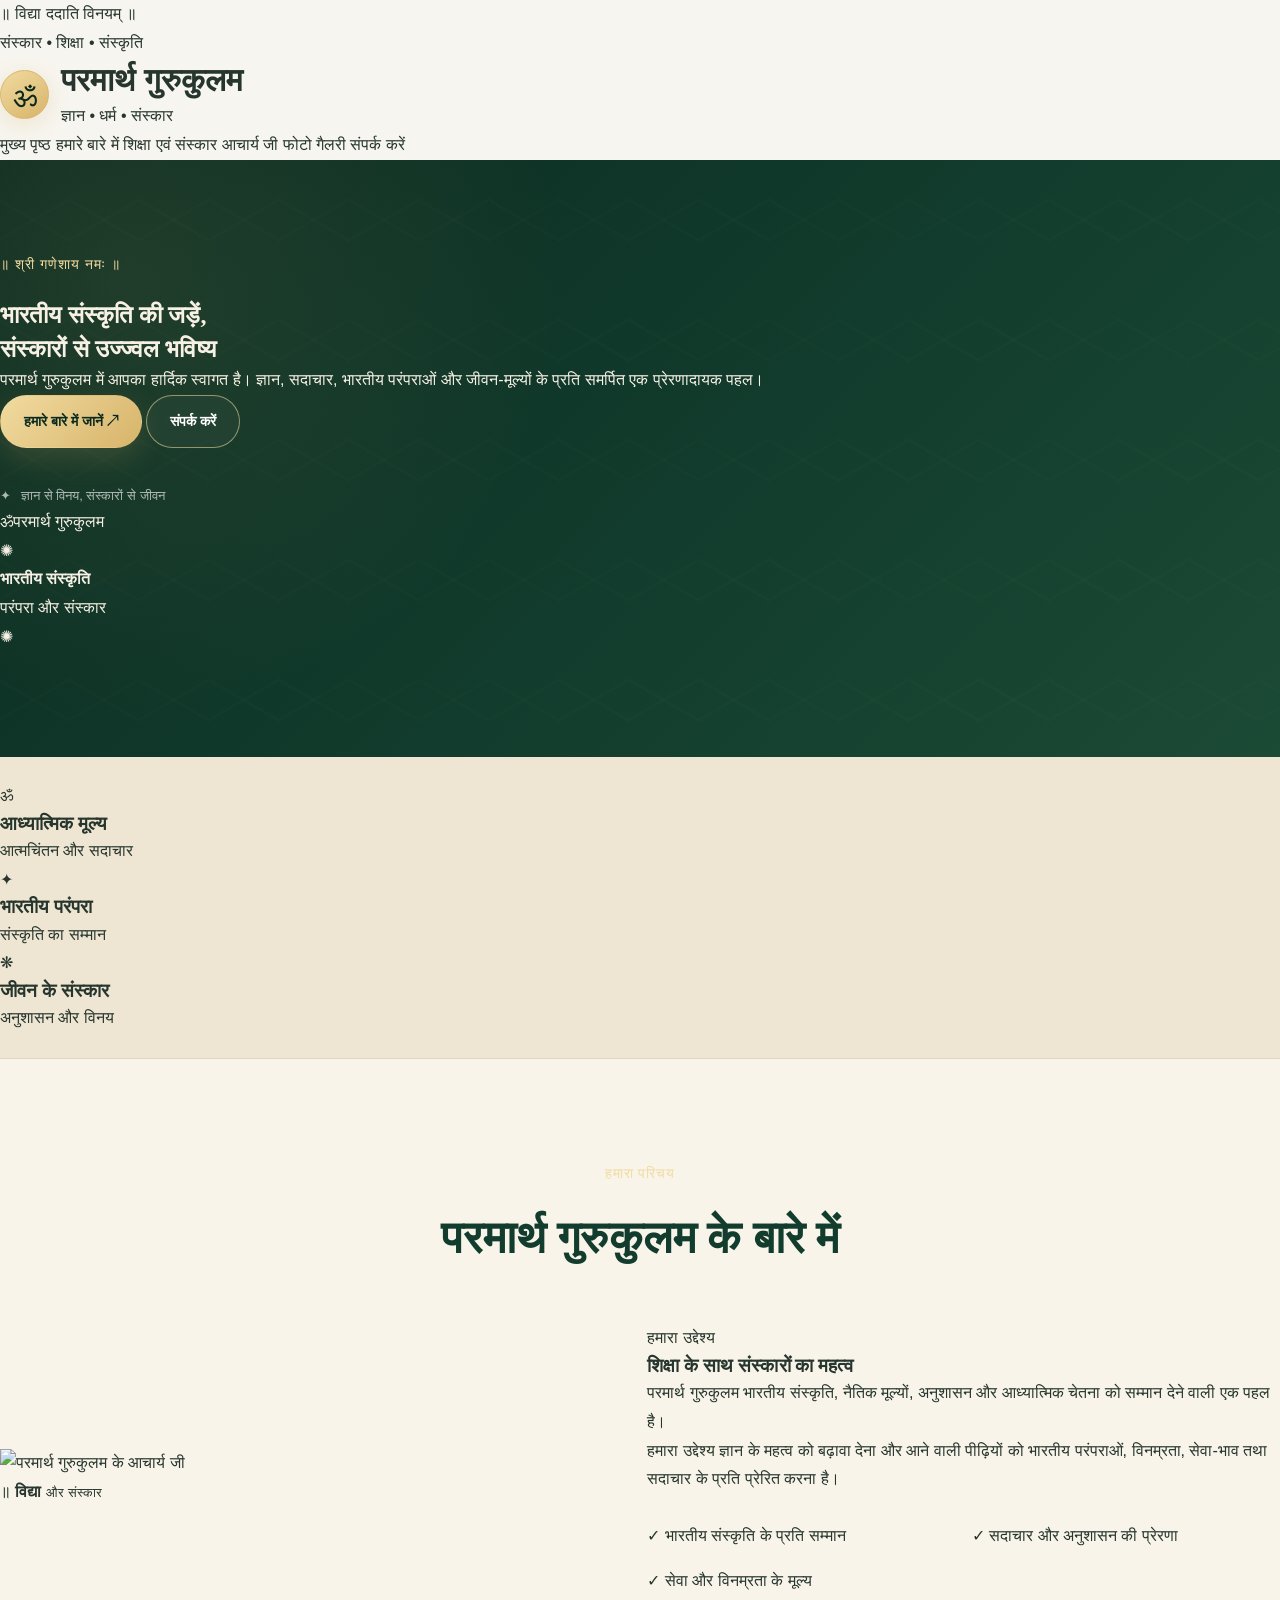
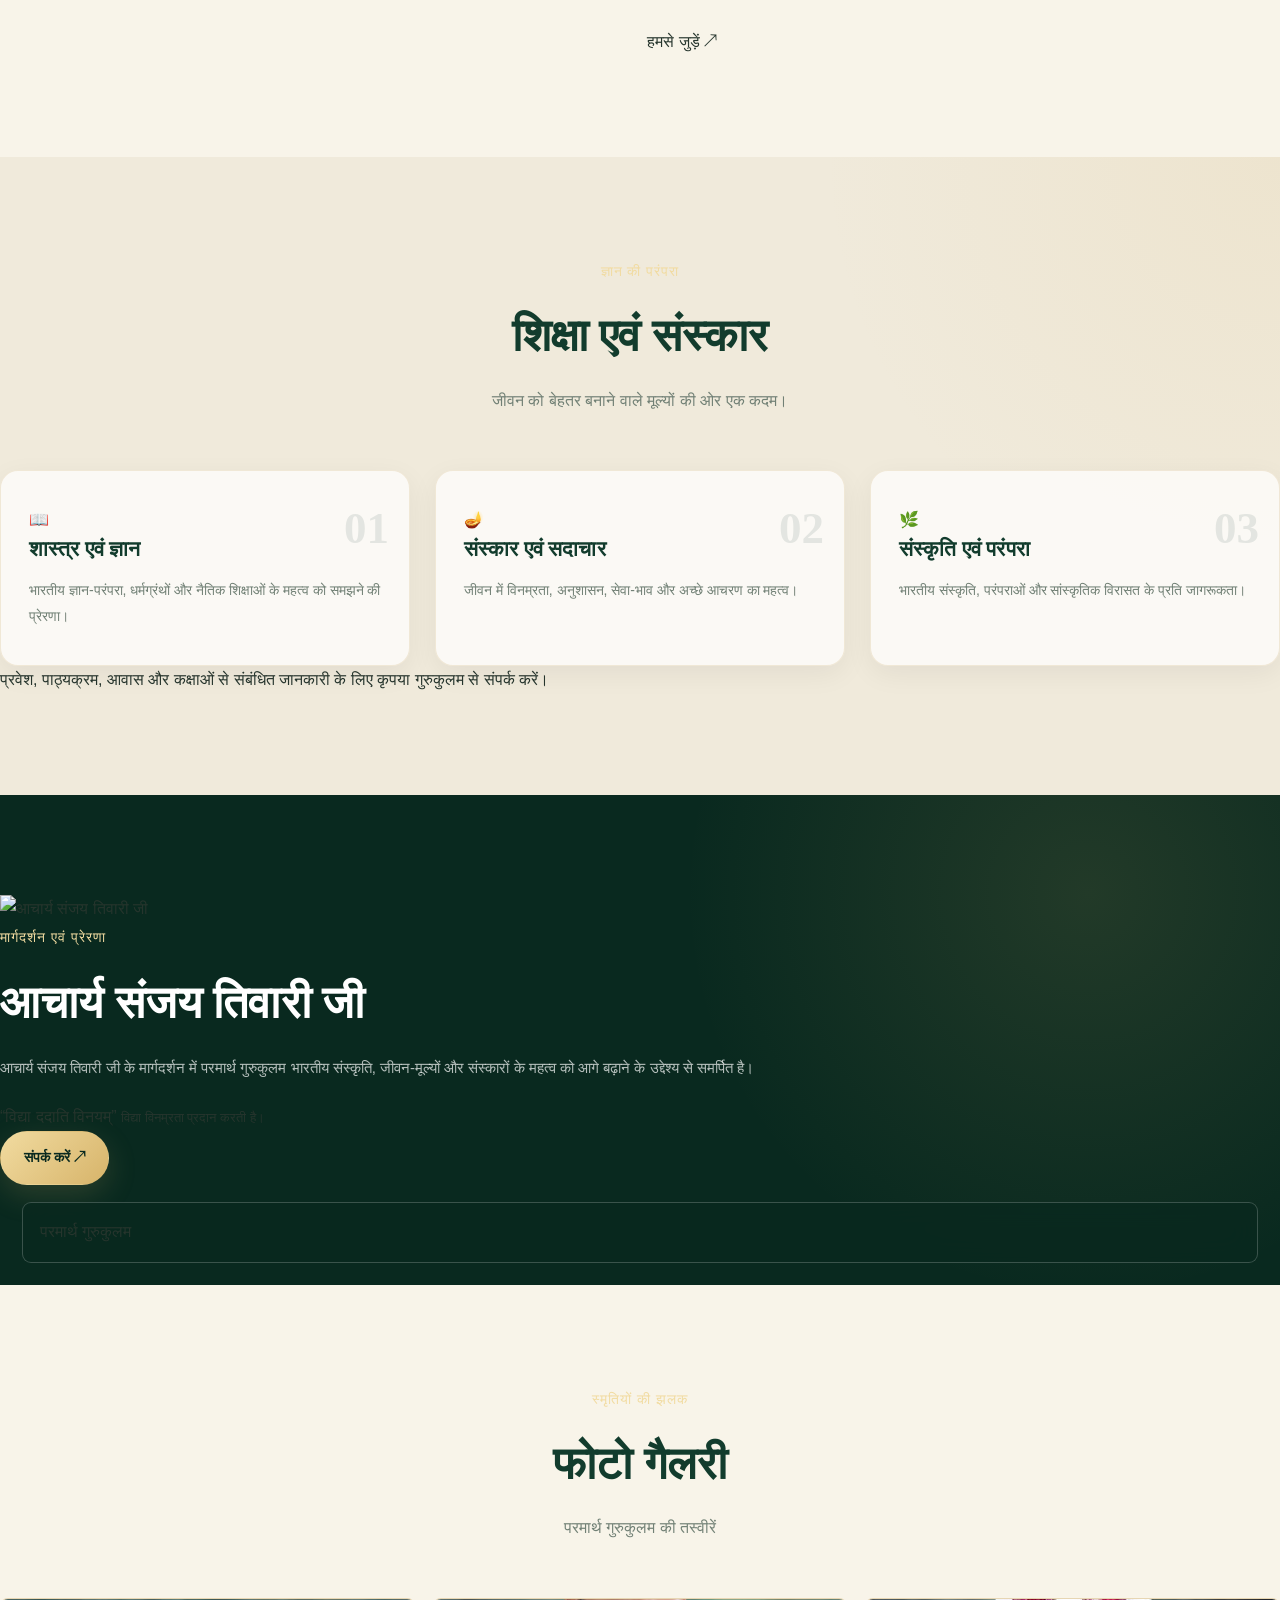
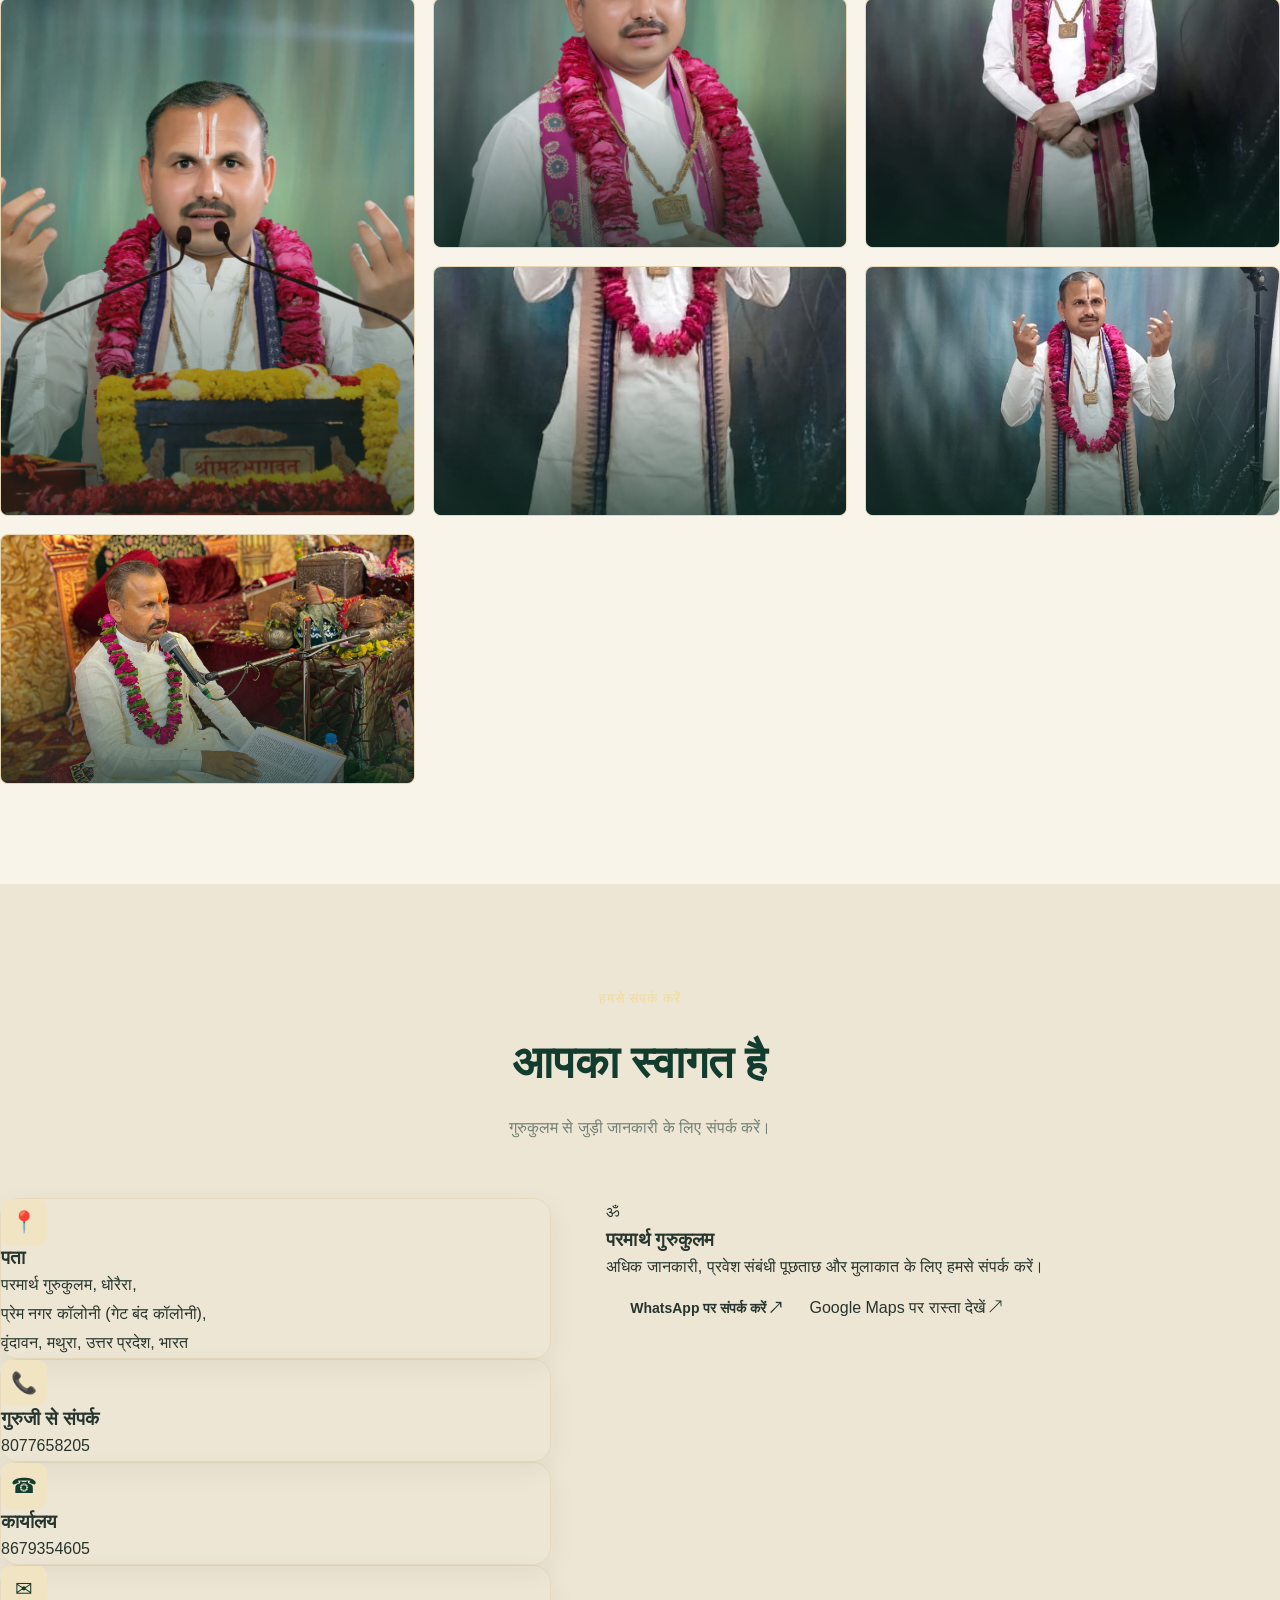
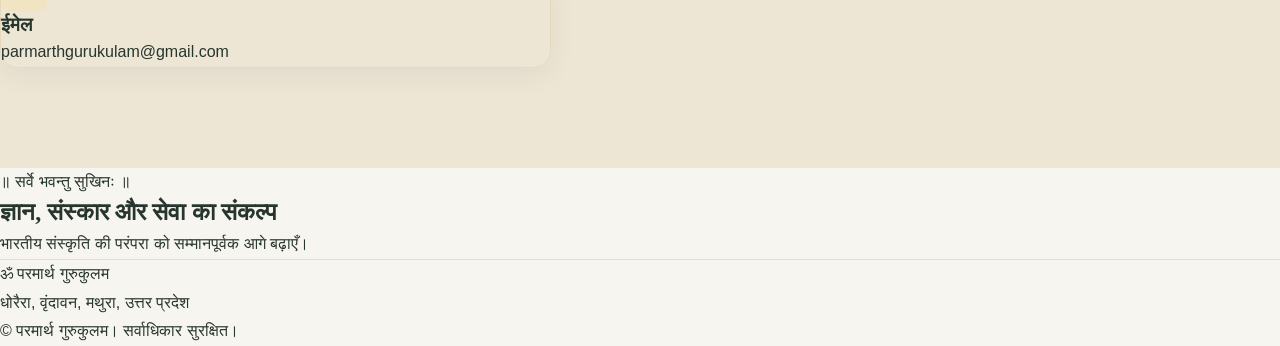
==== index.html @ eba61699 "Add files via upload" ====
<!DOCTYPE html>
<html lang="hi">
<head>
  <meta charset="UTF-8">
  <meta name="viewport" content="width=device-width, initial-scale=1.0">

  <title>परमार्थ गुरुकुलम | संस्कार, शिक्षा और संस्कृति</title>

  <meta name="description" content="परमार्थ गुरुकुलम, वृंदावन, मथुरा में आपका स्वागत है। आचार्य संजय तिवारी जी के मार्गदर्शन में भारतीय संस्कृति, संस्कार और शिक्षा से जुड़ें।">

  <meta name="theme-color" content="#123d2b">

  <link rel="preconnect" href="https://fonts.googleapis.com">
  <link rel="preconnect" href="https://fonts.gstatic.com" crossorigin>
  <link href="https://fonts.googleapis.com/css2?family=Hind:wght@400;500;600;700&family=Tiro+Devanagari+Sanskrit&display=swap" rel="stylesheet">

  <link rel="stylesheet" href="style.css">
</head>

<body>

  <!-- Top announcement -->
  <div class="top-bar">
    <p>॥ विद्या ददाति विनयम् ॥</p>
    <span>संस्कार • शिक्षा • संस्कृति</span>
  </div>

  <!-- Navigation -->
  <header class="header">
    <a href="#home" class="brand">
      <div class="brand-symbol">ॐ</div>
      <div>
        <h1>परमार्थ गुरुकुलम</h1>
        <p>ज्ञान • धर्म • संस्कार</p>
      </div>
    </a>

    <button class="menu-toggle" id="menuToggle"
      aria-label="मेन्यू खोलें" aria-expanded="false">
      ☰
    </button>

    <nav class="nav" id="navMenu">
      <a href="#home">मुख्य पृष्ठ</a>
      <a href="#about">हमारे बारे में</a>
      <a href="#education">शिक्षा एवं संस्कार</a>
      <a href="#acharya">आचार्य जी</a>
      <a href="#gallery">फोटो गैलरी</a>
      <a href="#contact" class="nav-button">संपर्क करें</a>
    </nav>
  </header>

  <main>

    <!-- Hero section -->
    <section class="hero" id="home">
      <div class="hero-pattern"></div>

      <div class="hero-content">
        <span class="eyebrow">॥ श्री गणेशाय नमः ॥</span>

        <h2>
          भारतीय संस्कृति की जड़ें,<br>
          <span>संस्कारों से उज्ज्वल भविष्य</span>
        </h2>

        <p>
          परमार्थ गुरुकुलम में आपका हार्दिक स्वागत है।
          ज्ञान, सदाचार, भारतीय परंपराओं और जीवन-मूल्यों
          के प्रति समर्पित एक प्रेरणादायक पहल।
        </p>

        <div class="hero-buttons">
          <a href="#about" class="btn btn-primary">हमारे बारे में जानें ↗</a>
          <a href="#contact" class="btn btn-outline">संपर्क करें</a>
        </div>

        <div class="hero-note">
          <span>✦</span>
          <p>ज्ञान से विनय, संस्कारों से जीवन</p>
        </div>
      </div>

      <div class="hero-image-wrap">
        <div class="image-frame">
          <img
            src="IMG-20261026-WAOOO1.jpg.jpeg"
            alt="आचार्य संजय तिवारी जी"
            class="hero-image"
            onerror="this.style.display='none'; this.nextElementSibling.style.display='flex';"
          >
          <div class="image-fallback">
            <span>ॐ</span>
            <p>परमार्थ गुरुकुलम</p>
          </div>
        </div>

        <div class="floating-card">
          <span class="floating-icon">✺</span>
          <div>
            <strong>भारतीय संस्कृति</strong>
            <p>परंपरा और संस्कार</p>
          </div>
        </div>

        <div class="mandala">✺</div>
      </div>
    </section>

    <!-- Welcome strip -->
    <section class="welcome-strip">
      <div class="welcome-item">
        <span>ॐ</span>
        <div>
          <h3>आध्यात्मिक मूल्य</h3>
          <p>आत्मचिंतन और सदाचार</p>
        </div>
      </div>

      <div class="welcome-item">
        <span>✦</span>
        <div>
          <h3>भारतीय परंपरा</h3>
          <p>संस्कृति का सम्मान</p>
        </div>
      </div>

      <div class="welcome-item">
        <span>❋</span>
        <div>
          <h3>जीवन के संस्कार</h3>
          <p>अनुशासन और विनय</p>
        </div>
      </div>
    </section>

    <!-- About -->
    <section class="section about-section" id="about">
      <div class="section-heading">
        <span class="eyebrow">हमारा परिचय</span>
        <h2>परमार्थ गुरुकुलम के बारे में</h2>
        <div class="heading-line"></div>
      </div>

      <div class="about-grid">
        <div class="about-visual">
          <div class="about-photo-card">
            <img
              src="IMG-20261026-WAOOO3.jpg.jpeg"
              alt="परमार्थ गुरुकुलम के आचार्य जी"
              loading="lazy"
            >
          </div>
          <div class="about-stamp">
            <span>॥</span>
            <strong>विद्या</strong>
            <small>और संस्कार</small>
          </div>
        </div>

        <div class="about-text">
          <span class="small-label">हमारा उद्देश्य</span>
          <h3>शिक्षा के साथ संस्कारों का महत्व</h3>

          <p>
            परमार्थ गुरुकुलम भारतीय संस्कृति, नैतिक मूल्यों,
            अनुशासन और आध्यात्मिक चेतना को सम्मान देने वाली
            एक पहल है।
          </p>

          <p>
            हमारा उद्देश्य ज्ञान के महत्व को बढ़ावा देना और
            आने वाली पीढ़ियों को भारतीय परंपराओं, विनम्रता,
            सेवा-भाव तथा सदाचार के प्रति प्रेरित करना है।
          </p>

          <div class="about-points">
            <div><span>✓</span> भारतीय संस्कृति के प्रति सम्मान</div>
            <div><span>✓</span> सदाचार और अनुशासन की प्रेरणा</div>
            <div><span>✓</span> सेवा और विनम्रता के मूल्य</div>
          </div>

          <a href="#contact" class="text-link">हमसे जुड़ें <span>↗</span></a>
        </div>
      </div>
    </section>

    <!-- Education -->
    <section class="section education-section" id="education">
      <div class="section-heading">
        <span class="eyebrow">ज्ञान की परंपरा</span>
        <h2>शिक्षा एवं संस्कार</h2>
        <p>जीवन को बेहतर बनाने वाले मूल्यों की ओर एक कदम।</p>
        <div class="heading-line"></div>
      </div>

      <div class="education-grid">
        <article class="education-card">
          <div class="card-icon">📖</div>
          <span class="card-number">01</span>
          <h3>शास्त्र एवं ज्ञान</h3>
          <p>
            भारतीय ज्ञान-परंपरा, धर्मग्रंथों और नैतिक शिक्षाओं
            के महत्व को समझने की प्रेरणा।
          </p>
        </article>

        <article class="education-card featured-card">
          <div class="card-icon">🪔</div>
          <span class="card-number">02</span>
          <h3>संस्कार एवं सदाचार</h3>
          <p>
            जीवन में विनम्रता, अनुशासन, सेवा-भाव और
            अच्छे आचरण का महत्व।
          </p>
        </article>

        <article class="education-card">
          <div class="card-icon">🌿</div>
          <span class="card-number">03</span>
          <h3>संस्कृति एवं परंपरा</h3>
          <p>
            भारतीय संस्कृति, परंपराओं और सांस्कृतिक विरासत
            के प्रति जागरूकता।
          </p>
        </article>
      </div>

      <p class="section-note">
        प्रवेश, पाठ्यक्रम, आवास और कक्षाओं से संबंधित
        जानकारी के लिए कृपया गुरुकुलम से संपर्क करें।
      </p>
    </section>

    <!-- Acharya -->
    <section class="section acharya-section" id="acharya">
      <div class="acharya-image">
        <img
          src="IMG-20261026-WAOOO4.jpg.jpeg"
          alt="आचार्य संजय तिवारी जी"
          loading="lazy"
        >
        <div class="image-caption">परमार्थ गुरुकुलम</div>
      </div>

      <div class="acharya-content">
        <span class="eyebrow">मार्गदर्शन एवं प्रेरणा</span>
        <h2>आचार्य संजय तिवारी जी</h2>
        <div class="heading-line left-line"></div>

        <p>
          आचार्य संजय तिवारी जी के मार्गदर्शन में
          परमार्थ गुरुकुलम भारतीय संस्कृति, जीवन-मूल्यों
          और संस्कारों के महत्व को आगे बढ़ाने के उद्देश्य
          से समर्पित है।
        </p>

        <blockquote>
          “विद्या ददाति विनयम्”
          <small>विद्या विनम्रता प्रदान करती है।</small>
        </blockquote>

        <a href="#contact" class="btn btn-primary">संपर्क करें ↗</a>
      </div>
    </section>

    <!-- Gallery -->
    <section class="section gallery-section" id="gallery">
      <div class="section-heading">
        <span class="eyebrow">स्मृतियों की झलक</span>
        <h2>फोटो गैलरी</h2>
        <p>परमार्थ गुरुकुलम की तस्वीरें</p>
        <div class="heading-line"></div>
      </div>

      <div class="gallery-grid">
        <button class="gallery-item" type="button" aria-label="फोटो देखें">
          <img src="IMG-20261026-WA0001.jpg.jpeg" alt="आचार्य जी की तस्वीर" loading="lazy">
          <span>✦</span>
        </button>

        <button class="gallery-item" type="button" aria-label="फोटो देखें">
          <img src="IMG-20261026-WA0003.jpg.jpeg" alt="गुरुकुलम गैलरी फोटो 2" loading="lazy">
          <span>✦</span>
        </button>

        <button class="gallery-item" type="button" aria-label="फोटो देखें">
          <img src="IMG-20261026-WA0004.jpg.jpeg" alt="गुरुकुलम गैलरी फोटो 3" loading="lazy">
          <span>✦</span>
        </button>

        <button class="gallery-item" type="button" aria-label="फोटो देखें">
          <img src="IMG-20261026-WA0008.jpg.jpeg" alt="गुरुकुलम गैलरी फोटो 4" loading="lazy">
          <span>✦</span>
        </button>

        <button class="gallery-item" type="button" aria-label="फोटो देखें">
          <img src="IMG-20261026-WA0011.jpg.jpeg" alt="गुरुकुलम गैलरी फोटो 5" loading="lazy">
          <span>✦</span>
        </button>

        <button class="gallery-item" type="button" aria-label="फोटो देखें">
          <img src="IMG-20261026-WA0013.jpg.jpeg" alt="गुरुकुलम गैलरी फोटो 6" loading="lazy">
          <span>✦</span>
        </button>
      </div>
    </section>

    <!-- Photo lightbox -->
    <div class="lightbox" id="lightbox" aria-hidden="true">
      <button class="lightbox-close" id="lightboxClose" aria-label="बंद करें">×</button>
      <button class="lightbox-prev" id="lightboxPrev" aria-label="पिछली फोटो">‹</button>
      <img src="" alt="बड़ी फोटो" id="lightboxImage">
      <button class="lightbox-next" id="lightboxNext" aria-label="अगली फोटो">›</button>
    </div>

    <!-- Contact -->
    <section class="section contact-section" id="contact">
      <div class="section-heading">
        <span class="eyebrow">हमसे संपर्क करें</span>
        <h2>आपका स्वागत है</h2>
        <p>गुरुकुलम से जुड़ी जानकारी के लिए संपर्क करें।</p>
        <div class="heading-line"></div>
      </div>

      <div class="contact-grid">
        <div class="contact-info">
          <div class="contact-card">
            <span class="contact-icon">📍</span>
            <div>
              <h3>पता</h3>
              <p>
                परमार्थ गुरुकुलम, धोरैरा,<br>
                प्रेम नगर कॉलोनी (गेट बंद कॉलोनी),<br>
                वृंदावन, मथुरा, उत्तर प्रदेश, भारत
              </p>
            </div>
          </div>

          <div class="contact-card">
            <span class="contact-icon">📞</span>
            <div>
              <h3>गुरुजी से संपर्क</h3>
              <a href="tel:8077658205">8077658205</a>
            </div>
          </div>

          <div class="contact-card">
            <span class="contact-icon">☎</span>
            <div>
              <h3>कार्यालय</h3>
              <a href="tel:8679354605">8679354605</a>
            </div>
          </div>

          <div class="contact-card">
            <span class="contact-icon">✉</span>
            <div>
              <h3>ईमेल</h3>
              <a href="mailto:parmarthgurukulam@gmail.com">
                parmarthgurukulam@gmail.com
              </a>
            </div>
          </div>
        </div>

        <div class="contact-panel">
          <span class="panel-symbol">ॐ</span>
          <h3>परमार्थ गुरुकुलम</h3>
          <p>
            अधिक जानकारी, प्रवेश संबंधी पूछताछ और
            मुलाकात के लिए हमसे संपर्क करें।
          </p>

          <a
            href="https://wa.me/918077658205"
            class="btn btn-whatsapp"
            target="_blank"
            rel="noopener noreferrer"
          >WhatsApp पर संपर्क करें ↗</a>

          <a
            href="https://www.google.com/maps/search/?api=1&query=Parmarth+Gurukulam+Dhorera+Vrindavan+Mathura"
            class="map-link"
            target="_blank"
            rel="noopener noreferrer"
          >Google Maps पर रास्ता देखें ↗</a>
        </div>
      </div>
    </section>

    <!-- Closing banner -->
    <section class="closing-banner">
      <span>॥ सर्वे भवन्तु सुखिनः ॥</span>
      <h2>ज्ञान, संस्कार और सेवा का संकल्प</h2>
      <p>भारतीय संस्कृति की परंपरा को सम्मानपूर्वक आगे बढ़ाएँ।</p>
    </section>

  </main>

  <!-- Footer -->
  <footer class="footer">
    <a href="#home" class="footer-brand">ॐ परमार्थ गुरुकुलम</a>
    <p>धोरैरा, वृंदावन, मथुरा, उत्तर प्रदेश</p>
    <p class="copyright">
      © <span id="year"></span> परमार्थ गुरुकुलम। सर्वाधिकार सुरक्षित।
    </p>
  </footer>

  <script src="script.js"></script>
</body>
</html>
---- style.css ----
/* =========================================
   PARMARTH GURUKULAM
   Premium Website Styles — Part 1
========================================= */

:root {
  --green: #123c2d;
  --green-dark: #09291f;
  --green-light: #205b43;
  --gold: #d7b46a;
  --gold-light: #f1dba0;
  --cream: #f8f4e9;
  --cream-dark: #eee5d2;
  --white: #ffffff;
  --text: #24372d;
  --muted: #718075;
  --border: rgba(215, 180, 106, 0.3);
  --shadow: 0 20px 60px rgba(9, 41, 31, 0.14);
}

* {
  margin: 0;
  padding: 0;
  box-sizing: border-box;
}

html {
  scroll-behavior: smooth;
  scroll-padding-top: 90px;
}

body {
  font-family: "Hind", sans-serif;
  background: var(--cream);
  color: var(--text);
  line-height: 1.7;
  overflow-x: hidden;
}

body,
button,
a {
  -webkit-tap-highlight-color: transparent;
}

img {
  display: block;
  max-width: 100%;
}

a {
  color: inherit;
  text-decoration: none;
}

button {
  font: inherit;
}

button,
a {
  touch-action: manipulation;
}

.container {
  width: min(1180px, 90%);
  margin-inline: auto;
}

/* Selection */

::selection {
  background: var(--gold);
  color: var(--green-dark);
}

/* Scrollbar */

::-webkit-scrollbar {
  width: 9px;
}

::-webkit-scrollbar-track {
  background: var(--cream);
}

::-webkit-scrollbar-thumb {
  background: var(--green-light);
  border-radius: 20px;
  border: 2px solid var(--cream);
}

/* Top Information Bar */

.topbar {
  background: var(--green-dark);
  color: rgba(255, 255, 255, 0.82);
  font-size: 13px;
  letter-spacing: 0.3px;
}

.topbar-inner {
  min-height: 38px;
  display: flex;
  justify-content: space-between;
  align-items: center;
  gap: 15px;
}

.topbar a {
  color: var(--gold-light);
  transition: color 0.3s ease;
}

.topbar a:hover {
  color: var(--white);
}

/* Main Header */

.site-header {
  position: sticky;
  top: 0;
  z-index: 1000;
  background: rgba(248, 244, 233, 0.92);
  backdrop-filter: blur(18px);
  -webkit-backdrop-filter: blur(18px);
  border-bottom: 1px solid rgba(18, 60, 45, 0.08);
  transition:
    background 0.3s ease,
    box-shadow 0.3s ease;
}

.nav-wrapper {
  min-height: 88px;
  display: flex;
  justify-content: space-between;
  align-items: center;
  gap: 30px;
}

.brand {
  display: inline-flex;
  align-items: center;
  gap: 12px;
  flex-shrink: 0;
}

.brand-symbol {
  width: 49px;
  height: 49px;
  display: grid;
  place-items: center;
  color: var(--green-dark);
  font-size: 29px;
  border: 1px solid var(--gold);
  border-radius: 50%;
  background: linear-gradient(
    145deg,
    var(--gold-light),
    var(--gold)
  );
  box-shadow: 0 5px 20px rgba(215, 180, 106, 0.25);
}

.brand-text {
  display: flex;
  flex-direction: column;
  line-height: 1.4;
}

.brand-text strong {
  font-size: 21px;
  color: var(--green);
  font-weight: 700;
}

.brand-text small {
  font-size: 11px;
  color: #8b7444;
  letter-spacing: 1.5px;
}

.main-nav {
  display: flex;
  align-items: center;
  gap: 27px;
}

.main-nav > a {
  font-size: 14px;
  font-weight: 600;
  color: #425449;
  position: relative;
  transition: color 0.3s ease;
}

.main-nav > a:not(.nav-cta)::after {
  content: "";
  position: absolute;
  left: 0;
  bottom: -7px;
  width: 0;
  height: 2px;
  background: var(--gold);
  transition: width 0.3s ease;
}

.main-nav > a:not(.nav-cta):hover {
  color: var(--green);
}

.main-nav > a:not(.nav-cta):hover::after {
  width: 100%;
}

.main-nav .nav-cta {
  padding: 11px 19px;
  border-radius: 5px;
  background: var(--green);
  color: var(--white);
  box-shadow: 0 7px 18px rgba(18, 60, 45, 0.12);
  transition:
    background 0.3s ease,
    transform 0.3s ease;
}

.main-nav .nav-cta:hover {
  background: var(--green-light);
  transform: translateY(-2px);
}

/* Mobile Menu Button */

.menu-toggle {
  display: none;
  width: 44px;
  height: 44px;
  border: 1px solid var(--border);
  border-radius: 8px;
  background: var(--white);
  cursor: pointer;
  padding: 10px;
  flex-direction: column;
  justify-content: center;
  gap: 5px;
}

.menu-toggle span {
  display: block;
  width: 100%;
  height: 2px;
  background: var(--green);
  border-radius: 3px;
  transition:
    transform 0.3s ease,
    opacity 0.3s ease;
}

/* Hero Section */

.hero {
  position: relative;
  isolation: isolate;
  overflow: hidden;
  background:
    radial-gradient(
      circle at 10% 20%,
      rgba(215, 180, 106, 0.1),
      transparent 35%
    ),
    linear-gradient(
      135deg,
      #0a2b20 0%,
      #123c2d 55%,
      #1b4a35 100%
    );
  color: var(--white);
  padding: 90px 0 105px;
}

.hero-background {
  position: absolute;
  inset: 0;
  z-index: -2;
  background:
    radial-gradient(
      ellipse at 80% 40%,
      rgba(215, 180, 106, 0.13),
      transparent 40%
    ),
    radial-gradient(
      ellipse at 20% 90%,
      rgba(255, 255, 255, 0.035),
      transparent 40%
    );
}

.hero-pattern {
  position: absolute;
  inset: 0;
  z-index: -1;
  opacity: 0.13;
  pointer-events: none;
  background-image:
    linear-gradient(
      30deg,
      transparent 48%,
      rgba(241, 219, 160, 0.13) 49%,
      rgba(241, 219, 160, 0.13) 50%,
      transparent 51%
    ),
    linear-gradient(
      150deg,
      transparent 48%,
      rgba(241, 219, 160, 0.1) 49%,
      rgba(241, 219, 160, 0.1) 50%,
      transparent 51%
    );
  background-size: 70px 120px;
}

.hero-grid {
  display: grid;
  grid-template-columns: 1.02fr 0.98fr;
  align-items: center;
  gap: 65px;
}

.hero-content {
  position: relative;
  z-index: 2;
  animation: heroReveal 0.9s ease both;
}

.eyebrow {
  display: inline-flex;
  align-items: center;
  gap: 12px;
  color: var(--gold-light);
  font-size: 14px;
  font-weight: 500;
  letter-spacing: 1px;
  margin-bottom: 22px;
}

.eyebrow-line {
  display: inline-block;
  width: 35px;
  height: 1px;
  background: var(--gold);
}

.hero h1 {
  font-size: clamp(38px, 5vw, 64px);
  line-height: 1.25;
  font-weight: 700;
  letter-spacing: -1px;
  margin-bottom: 24px;
}

.hero h1 span {
  display: inline-block;
  color: var(--gold-light);
}

.hero-description {
  max-width: 520px;
  color: rgba(255, 255, 255, 0.76);
  font-size: 17px;
  line-height: 1.95;
  margin-bottom: 32px;
}

.hero-actions {
  display: flex;
  align-items: center;
  flex-wrap: wrap;
  gap: 14px;
}

.btn {
  min-height: 52px;
  display: inline-flex;
  justify-content: center;
  align-items: center;
  gap: 12px;
  padding: 13px 23px;
  border: 1px solid transparent;
  border-radius: 5px;
  font-size: 14px;
  font-weight: 600;
  transition:
    transform 0.3s ease,
    background 0.3s ease,
    border-color 0.3s ease,
    box-shadow 0.3s ease;
}

.btn:hover {
  transform: translateY(-3px);
}

.btn-primary {
  color: var(--green-dark);
  background: linear-gradient(
    135deg,
    var(--gold-light),
    var(--gold)
  );
  box-shadow: 0 10px 30px rgba(215, 180, 106, 0.17);
}

.btn-primary:hover {
  box-shadow: 0 15px 35px rgba(215, 180, 106, 0.28);
}

.btn-primary span {
  font-size: 18px;
}

.btn-outline {
  color: var(--white);
  border-color: rgba(241, 219, 160, 0.55);
  background: rgba(255, 255, 255, 0.035);
}

.btn-outline:hover {
  background: rgba(255, 255, 255, 0.09);
  border-color: var(--gold-light);
}

.hero-note {
  display: flex;
  align-items: center;
  gap: 10px;
  margin-top: 36px;
  color: rgba(255, 255, 255, 0.65);
  font-size: 13px;
}

.note-icon {
  color: var(--gold);
  font-size: 20px;
}

/* Hero Image and Floating Cards */

.hero-visual {
  min-width: 0;
  position: relative;
  padding: 18px 20px 25px;
  animation: visualReveal 1s 0.15s ease both;
}

.hero-image-frame {
  position: relative;
  z-index: 2;
  overflow: hidden;
  border: 1px solid rgba(241, 219, 160, 0.55);
  border-radius: 180px 180px 12px 12px;
  padding: 10px;
  background: rgba(255, 255, 255, 0.08);
  box-shadow:
    0 30px 90px rgba(0, 0, 0, 0.28),
    inset 0 0 30px rgba(255, 255, 255, 0.04);
  backdrop-filter: blur(12px);
}

.hero-image {
  width: 100%;
  height: 440px;
  object-fit: cover;
  border-radius: 170px 170px 6px 6px;
  background: #e6deca;
}

.image-caption {
  position: absolute;
  left: 22px;
  right: 22px;
  bottom: 22px;
  display: flex;
  align-items: center;
  gap: 12px;
  padding: 15px 17px;
  border: 1px solid rgba(255, 255, 255, 0.2);
  border-radius: 9px;
  background: rgba(9, 41, 31, 0.82);
  backdrop-filter: blur(15px);
  -webkit-backdrop-filter: blur(15px);
}

.caption-icon {
  width: 42px;
  height: 42px;
  display: grid;
  place-items: center;
  border: 1px solid rgba(241, 219, 160, 0.55);
  border-radius: 50%;
  color: var(--gold-light);
  font-size: 22px;
}

.image-caption strong,
.image-caption small {
  display: block;
}

.image-caption strong {
  color: var(--white);
  font-size: 15px;
}

.image-caption small {
  color: rgba(255, 255, 255, 0.65);
  font-size: 12px;
}

.floating-badge {
  position: absolute;
  z-index: 3;
  display: flex;
  align-items: center;
  gap: 10px;
  padding: 13px 17px;
  border: 1px solid rgba(215, 180, 106, 0.4);
  border-radius: 9px;
  background: rgba(248, 244, 233, 0.96);
  color: var(--green);
  box-shadow: 0 15px 40px rgba(0, 0, 0, 0.16);
  animation: floatBadge 5s ease-in-out infinite;
}

.floating-badge > span {
  color: #a47e35;
  font-size: 23px;
}

.floating-badge strong,
.floating-badge small {
  display: block;
  white-space: nowrap;
}

.floating-badge strong {
  font-size: 12px;
}

.floating-badge small {
  color: var(--muted);
  font-size: 11px;
}

.badge-top {
  top: 65px;
  left: -35px;
}

.badge-bottom {
  right: -30px;
  bottom: 75px;
  animation-delay: -2.5s;
}

.hero-orbit {
  position: absolute;
  z-index: 1;
  border: 1px solid rgba(241, 219, 160, 0.19);
  border-radius: 50%;
  pointer-events: none;
}

.orbit-one {
  width: 140px;
  height: 140px;
  top: -20px;
  right: -30px;
}

.orbit-two {
  width: 85px;
  height: 85px;
  bottom: 0;
  left: -25px;
}

/* Hero Bottom Divider */

.hero-bottom-line {
  position: absolute;
  bottom: 0;
  left: 0;
  width: 100%;
  height: 5px;
  background: linear-gradient(
    90deg,
    transparent,
    var(--gold),
    var(--gold-light),
    var(--gold),
    transparent
  );
}

/* Welcome Strip */

.welcome-strip {
  padding: 25px 0;
  background: var(--cream-dark);
  border-bottom: 1px solid rgba(18, 60, 45, 0.08);
}

.welcome-inner {
  display: flex;
  justify-content: center;
  align-items: center;
  gap: 22px;
  text-align: center;
}

.welcome-inner p {
  color: var(--green);
  font-family: "Hind", sans-serif;
  font-size: 16px;
  font-weight: 500;
}

.welcome-symbol {
  flex-shrink: 0;
  color: #a47e35;
  font-size: 20px;
}

/* Animation Keyframes */

@keyframes heroReveal {
  from {
    opacity: 0;
    transform: translateY(25px);
  }

  to {
    opacity: 1;
    transform: translateY(0);
  }
}

@keyframes visualReveal {
  from {
    opacity: 0;
    transform: translateX(25px) scale(0.98);
  }

  to {
    opacity: 1;
    transform: translateX(0) scale(1);
  }
}

@keyframes floatBadge {
  0%,
  100% {
    transform: translateY(0);
  }

  50% {
    transform: translateY(-9px);
  }
}
/* =========================================
   PARMARTH GURUKULAM
   Premium Website Styles — Part 2
========================================= */

/* Common Section Styles */

section[id] {
  scroll-margin-top: 100px;
}

.section {
  padding: 100px 0;
}

.section-heading {
  max-width: 720px;
  margin: 0 auto 55px;
  text-align: center;
}

.section-tag {
  display: inline-flex;
  align-items: center;
  gap: 10px;
  color: #987332;
  font-size: 13px;
  font-weight: 700;
  letter-spacing: 1.5px;
  margin-bottom: 15px;
}

.section-tag::before,
.section-tag::after {
  content: "";
  width: 25px;
  height: 1px;
  background: var(--gold);
}

.section-heading h2,
.about-content h2,
.acharya-content h2,
.contact-content h2 {
  color: var(--green);
  font-size: clamp(30px, 4vw, 45px);
  line-height: 1.35;
  font-weight: 700;
  margin-bottom: 20px;
}

.section-heading h2 span,
.about-content h2 span,
.acharya-content h2 span,
.contact-content h2 span {
  color: #a47e35;
}

.section-heading > p {
  max-width: 650px;
  margin-inline: auto;
  color: var(--muted);
  font-size: 16px;
}

/* About Section */

.about-section {
  background: var(--cream);
  overflow: hidden;
}

.about-grid {
  display: grid;
  grid-template-columns: 0.95fr 1.05fr;
  align-items: center;
  gap: 75px;
}

.about-visual {
  position: relative;
  padding: 0 20px 25px 0;
}

.about-image-frame {
  overflow: hidden;
  position: relative;
  border-radius: 10px 120px 10px 10px;
  border: 1px solid var(--border);
  padding: 10px;
  background: var(--white);
  box-shadow: var(--shadow);
}

.about-image-frame img {
  width: 100%;
  height: 440px;
  object-fit: cover;
  border-radius: 5px 110px 5px 5px;
  transition: transform 0.7s ease;
}

.about-image-frame:hover img {
  transform: scale(1.04);
}

.about-decoration {
  position: absolute;
  right: 0;
  bottom: 0;
  z-index: -0;
  width: 65%;
  height: 65%;
  border-right: 2px solid var(--gold);
  border-bottom: 2px solid var(--gold);
  border-radius: 0 0 10px 0;
  pointer-events: none;
}

.about-content {
  position: relative;
  z-index: 1;
}

.about-content h2 {
  margin-bottom: 22px;
}

.about-content > p {
  color: var(--muted);
  margin-bottom: 18px;
  font-size: 15px;
}

.about-points {
  display: grid;
  grid-template-columns: 1fr 1fr;
  gap: 16px;
  margin: 28px 0 32px;
}

.about-point {
  display: flex;
  align-items: center;
  gap: 11px;
  padding: 13px;
  background: rgba(255, 255, 255, 0.65);
  border: 1px solid rgba(18, 60, 45, 0.08);
  border-radius: 7px;
  transition:
    transform 0.3s ease,
    border-color 0.3s ease,
    box-shadow 0.3s ease;
}

.about-point:hover {
  transform: translateY(-4px);
  border-color: var(--border);
  box-shadow: 0 10px 25px rgba(18, 60, 45, 0.07);
}

.point-icon {
  width: 39px;
  height: 39px;
  flex-shrink: 0;
  display: grid;
  place-items: center;
  color: #94702f;
  background: #f3e8c9;
  border-radius: 50%;
  font-size: 19px;
}

.about-point strong {
  color: var(--green);
  font-size: 13px;
}

/* Education Section */

.education-section {
  background:
    radial-gradient(
      circle at 100% 0,
      rgba(215, 180, 106, 0.11),
      transparent 32%
    ),
    #f0eadb;
}

.education-grid {
  display: grid;
  grid-template-columns: repeat(3, minmax(0, 1fr));
  gap: 25px;
}

.education-card {
  position: relative;
  overflow: hidden;
  padding: 35px 28px;
  background: rgba(255, 255, 255, 0.72);
  border: 1px solid rgba(18, 60, 45, 0.1);
  border-radius: 10px;
  box-shadow: 0 10px 35px rgba(18, 60, 45, 0.045);
  transition:
    transform 0.35s ease,
    box-shadow 0.35s ease,
    border-color 0.35s ease;
}

.education-card::before {
  content: "";
  position: absolute;
  top: 0;
  left: 0;
  width: 100%;
  height: 3px;
  background: linear-gradient(
    90deg,
    var(--green),
    var(--gold),
    transparent
  );
  transform: scaleX(0);
  transform-origin: left;
  transition: transform 0.4s ease;
}

.education-card:hover {
  transform: translateY(-8px);
  border-color: var(--border);
  box-shadow: 0 22px 45px rgba(18, 60, 45, 0.1);
}

.education-card:hover::before {
  transform: scaleX(1);
}

.education-icon {
  width: 65px;
  height: 65px;
  display: grid;
  place-items: center;
  margin-bottom: 23px;
  border-radius: 12px;
  background: linear-gradient(135deg, #f4e8c7, #e9d39c);
  color: var(--green);
  font-size: 29px;
}

.education-card h3 {
  color: var(--green);
  font-size: 21px;
  margin-bottom: 12px;
}

.education-card p {
  color: var(--muted);
  font-size: 14px;
  line-height: 1.9;
}

.card-number {
  position: absolute;
  top: 17px;
  right: 20px;
  color: rgba(18, 60, 45, 0.1);
  font-family: "Playfair Display", serif;
  font-size: 45px;
  font-weight: 700;
}

/* Acharya Section */

.acharya-section {
  position: relative;
  overflow: hidden;
  background:
    radial-gradient(
      circle at 85% 20%,
      rgba(215, 180, 106, 0.12),
      transparent 35%
    ),
    var(--green-dark);
}

.acharya-grid {
  display: grid;
  grid-template-columns: 0.9fr 1.1fr;
  align-items: center;
  gap: 75px;
}

.acharya-visual {
  position: relative;
  padding: 18px;
}

.acharya-image-frame {
  position: relative;
  overflow: hidden;
  border: 1px solid rgba(241, 219, 160, 0.5);
  border-radius: 10px;
  padding: 9px;
  background: rgba(255, 255, 255, 0.06);
  box-shadow: 0 25px 65px rgba(0, 0, 0, 0.22);
}

.acharya-image-frame img {
  width: 100%;
  height: 420px;
  object-fit: cover;
  border-radius: 5px;
  transition: transform 0.7s ease;
}

.acharya-image-frame:hover img {
  transform: scale(1.04);
}

.acharya-visual::before,
.acharya-visual::after {
  content: "";
  position: absolute;
  width: 90px;
  height: 90px;
  border-color: var(--gold);
  border-style: solid;
  opacity: 0.75;
}

.acharya-visual::before {
  top: 0;
  left: 0;
  border-width: 2px 0 0 2px;
}

.acharya-visual::after {
  right: 0;
  bottom: 0;
  border-width: 0 2px 2px 0;
}

.acharya-content .section-tag {
  color: var(--gold-light);
}

.acharya-content h2 {
  color: var(--white);
}

.acharya-content h2 span {
  color: var(--gold-light);
}

.acharya-content > p {
  color: rgba(255, 255, 255, 0.7);
  font-size: 15px;
  line-height: 1.95;
  margin-bottom: 20px;
}

.acharya-quote {
  margin: 28px 0;
  padding: 20px 22px;
  border-left: 3px solid var(--gold);
  background: rgba(255, 255, 255, 0.055);
  border-radius: 0 8px 8px 0;
}

.acharya-quote p {
  color: var(--gold-light);
  font-size: 17px;
  font-style: italic;
  line-height: 1.8;
}

.acharya-name {
  margin-top: 25px;
}

.acharya-name strong {
  display: block;
  color: var(--white);
  font-size: 21px;
}

.acharya-name span {
  color: var(--gold-light);
  font-size: 13px;
}

/* Gallery Section */

.gallery-section {
  background: var(--cream);
}

.gallery-grid {
  display: grid;
  grid-template-columns: repeat(3, minmax(0, 1fr));
  grid-auto-rows: 250px;
  gap: 18px;
}

.gallery-item {
  position: relative;
  overflow: hidden;
  padding: 0;
  border: 1px solid var(--border);
  border-radius: 8px;
  background: var(--cream-dark);
  cursor: pointer;
  text-align: left;
  isolation: isolate;
}

.gallery-item:first-child {
  grid-row: span 2;
}

.gallery-item img {
  width: 100%;
  height: 100%;
  object-fit: cover;
  transition: transform 0.65s ease;
}

.gallery-item::after {
  content: "";
  position: absolute;
  inset: 35% 0 0;
  z-index: 1;
  background: linear-gradient(
    to bottom,
    transparent,
    rgba(9, 41, 31, 0.85)
  );
  opacity: 0.8;
  transition: opacity 0.3s ease;
}

.gallery-item:hover img {
  transform: scale(1.08);
}

.gallery-item:hover::after {
  opacity: 1;
}

.gallery-caption {
  position: absolute;
  z-index: 2;
  right: 17px;
  bottom: 16px;
  left: 17px;
  color: var(--white);
  font-size: 15px;
  font-weight: 600;
}

.gallery-caption::after {
  content: " ↗";
  color: var(--gold-light);
}

/* Lightbox */

.lightbox {
  position: fixed;
  inset: 0;
  z-index: 2000;
  display: none;
  align-items: center;
  justify-content: center;
  padding: 25px;
  background: rgba(4, 18, 13, 0.94);
  backdrop-filter: blur(12px);
}

.lightbox.active {
  display: flex;
  animation: lightboxFade 0.25s ease;
}

.lightbox img {
  max-width: min(100%, 1050px);
  max-height: 82vh;
  object-fit: contain;
  border: 1px solid rgba(241, 219, 160, 0.35);
  border-radius: 6px;
  box-shadow: 0 25px 80px rgba(0, 0, 0, 0.4);
}

.lightbox-close,
.lightbox-prev,
.lightbox-next {
  position: absolute;
  display: grid;
  place-items: center;
  width: 46px;
  height: 46px;
  border: 1px solid rgba(241, 219, 160, 0.4);
  border-radius: 50%;
  background: rgba(255, 255, 255, 0.1);
  color: var(--white);
  font-size: 25px;
  cursor: pointer;
  transition:
    background 0.3s ease,
    transform 0.3s ease;
}

.lightbox-close:hover,
.lightbox-prev:hover,
.lightbox-next:hover {
  background: var(--green-light);
  transform: scale(1.06);
}

.lightbox-close {
  top: 25px;
  right: 25px;
}

.lightbox-prev {
  left: 25px;
}

.lightbox-next {
  right: 25px;
}

/* Contact Section */

.contact-section {
  position: relative;
  overflow: hidden;
  background: #eee6d5;
}

.contact-grid {
  display: grid;
  grid-template-columns: 0.9fr 1.1fr;
  gap: 55px;
  align-items: start;
}

.contact-content h2 {
  margin-bottom: 18px;
}

.contact-content > p {
  color: var(--muted);
  margin-bottom: 28px;
}

.contact-list {
  display: grid;
  gap: 15px;
}

.contact-item {
  display: flex;
  align-items: flex-start;
  gap: 15px;
  padding: 18px;
  border: 1px solid rgba(18, 60, 45, 0.09);
  border-radius: 8px;
  background: rgba(255, 255, 255, 0.65);
  transition:
    transform 0.3s ease,
    border-color 0.3s ease;
}

.contact-item:hover {
  transform: translateX(5px);
  border-color: var(--border);
}

.contact-icon {
  width: 46px;
  height: 46px;
  flex-shrink: 0;
  display: grid;
  place-items: center;
  border-radius: 9px;
  background: #f1e4c3;
  color: var(--green);
  font-size: 21px;
}

.contact-item h3 {
  color: var(--green);
  font-size: 15px;
  margin-bottom: 4px;
}

.contact-item p,
.contact-item a {
  color: var(--muted);
  font-size: 13px;
  overflow-wrap: anywhere;
}

.contact-item a:hover {
  color: #987332;
}

.contact-actions {
  display: flex;
  flex-wrap: wrap;
  gap: 12px;
  margin-top: 27px;
}

.contact-map {
  overflow: hidden;
  min-height: 400px;
  border: 8px solid rgba(255, 255, 255, 0.75);
  border-radius: 10px;
  background: var(--cream-dark);
  box-shadow: var(--shadow);
}

.contact-map iframe {
  display: block;
  width: 100%;
  height: 400px;
  border: 0;
}

/* Footer */

.site-footer {
  padding: 65px 0 0;
  background: #08271d;
  color: rgba(255, 255, 255, 0.72);
}

.footer-grid {
  display: grid;
  grid-template-columns: 1.3fr 0.8fr 1fr;
  gap: 55px;
  padding-bottom: 45px;
}

.footer-brand .brand-text strong {
  color: var(--white);
}

.footer-brand .brand-text small {
  color: var(--gold-light);
}

.footer-about {
  max-width: 380px;
  margin-top: 20px;
  font-size: 14px;
  line-height: 1.9;
}

.footer-column h3 {
  position: relative;
  color: var(--gold-light);
  font-size: 17px;
  margin-bottom: 23px;
}

.footer-column h3::after {
  content: "";
  display: block;
  width: 36px;
  height: 2px;
  margin-top: 9px;
  background: var(--gold);
}

.footer-links {
  display: grid;
  gap: 12px;
}

.footer-links a {
  font-size: 14px;
  transition:
    color 0.3s ease,
    padding-left 0.3s ease;
}

.footer-links a:hover {
  color: var(--gold-light);
  padding-left: 5px;
}

.footer-contact p {
  margin-bottom: 13px;
  font-size: 14px;
  overflow-wrap: anywhere;
}

.footer-contact a:hover {
  color: var(--gold-light);
}

.footer-bottom {
  padding: 22px 0;
  border-top: 1px solid rgba(255, 255, 255, 0.1);
}

.footer-bottom-inner {
  display: flex;
  justify-content: space-between;
  align-items: center;
  gap: 15px;
  flex-wrap: wrap;
}

.footer-bottom p {
  font-size: 12px;
}

.footer-bottom span {
  color: var(--gold-light);
}

/* Back to Top */

.back-to-top {
  position: fixed;
  right: 22px;
  bottom: 22px;
  z-index: 900;
  width: 45px;
  height: 45px;
  display: grid;
  place-items: center;
  border: 1px solid var(--gold);
  border-radius: 50%;
  background: var(--green);
  color: var(--white);
  font-size: 22px;
  box-shadow: 0 8px 25px rgba(9, 41, 31, 0.22);
  transition:
    transform 0.3s ease,
    background 0.3s ease;
}

.back-to-top:hover {
  transform: translateY(-5px);
  background: var(--green-light);
}

/* Additional Animation */

@keyframes lightboxFade {
  from {
    opacity: 0;
  }

  to {
    opacity: 1;
  }
}

/* =========================================
   RESPONSIVE DESIGN
========================================= */

@media (max-width: 1050px) {
  .main-nav {
    gap: 17px;
  }

  .main-nav > a {
    font-size: 13px;
  }

  .brand-text strong {
    font-size: 18px;
  }

  .hero-grid {
    gap: 35px;
  }

  .hero-image {
    height: 390px;
  }

  .about-grid,
  .acharya-grid {
    gap: 45px;
  }

  .contact-grid {
    gap: 35px;
  }
}

@media (max-width: 850px) {
  .nav-wrapper {
    min-height: 76px;
  }

  .menu-toggle {
    display: flex;
    position: relative;
    z-index: 1002;
  }

  .main-nav {
    position: absolute;
    top: 100%;
    left: 0;
    right: 0;
    display: flex;
    flex-direction: column;
    align-items: stretch;
    gap: 0;
    padding: 10px 5%;
    background: rgba(248, 244, 233, 0.98);
    border-bottom: 1px solid var(--border);
    box-shadow: 0 20px 35px rgba(9, 41, 31, 0.1);
    opacity: 0;
    visibility: hidden;
    transform: translateY(-10px);
    transition:
      opacity 0.3s ease,
      visibility 0.3s ease,
      transform 0.3s ease;
  }

  .main-nav.active {
    opacity: 1;
    visibility: visible;
    transform: translateY(0);
  }

  .main-nav > a {
    padding: 13px 5px;
    font-size: 15px;
    border-bottom: 1px solid rgba(18, 60, 45, 0.07);
  }

  .main-nav > a:not(.nav-cta)::after {
    display: none;
  }

  .main-nav .nav-cta {
    margin: 10px 0 5px;
    text-align: center;
  }

  .hero {
    padding: 70px 0 85px;
  }

  .hero-grid {
    grid-template-columns: 1fr 0.9fr;
    gap: 20px;
  }

  .hero h1 {
    font-size: clamp(34px, 5.2vw, 48px);
  }

  .hero-description {
    font-size: 15px;
  }

  .hero-image {
    height: 340px;
  }

  .floating-badge {
    padding: 10px 12px;
  }

  .badge-top {
    left: -10px;
  }

  .badge-bottom {
    right: -10px;
  }

  .section {
    padding: 75px 0;
  }

  .about-grid,
  .acharya-grid {
    gap: 35px;
  }

  .about-image-frame img {
    height: 370px;
  }

  .education-grid {
    grid-template-columns: repeat(2, minmax(0, 1fr));
  }

  .education-card:last-child {
    grid-column: 1 / -1;
  }

  .acharya-image-frame img {
    height: 360px;
  }

  .gallery-grid {
    grid-auto-rows: 210px;
    gap: 12px;
  }

  .contact-grid {
    grid-template-columns: 1fr;
  }

  .contact-map,
  .contact-map iframe {
    min-height: 350px;
    height: 350px;
  }

  .footer-grid {
    gap: 30px;
  }
}

@media (max-width: 600px) {
  .container {
    width: min(100% - 34px, 500px);
  }

  .topbar {
    font-size: 11px;
  }

  .topbar-inner {
    min-height: 36px;
    gap: 8px;
  }

  .brand-symbol {
    width: 43px;
    height: 43px;
    font-size: 25px;
  }

  .brand-text strong {
    font-size: 17px;
  }

  .brand-text small {
    font-size: 10px;
    letter-spacing: 1px;
  }

  .hero {
    padding: 58px 0 70px;
  }

  .hero-grid {
    grid-template-columns: 1fr;
    gap: 38px;
  }

  .hero-content {
    text-align: center;
  }

  .eyebrow {
    justify-content: center;
    font-size: 12px;
  }

  .hero h1 {
    font-size: clamp(35px, 9vw, 47px);
    letter-spacing: -0.5px;
  }

  .hero-description {
    margin-inline: auto;
    font-size: 15px;
    line-height: 1.85;
  }

  .hero-actions {
    justify-content: center;
  }

  .btn {
    min-height: 48px;
    padding: 12px 17px;
    font-size: 13px;
  }

  .hero-note {
    justify-content: center;
    font-size: 11px;
    margin-top: 25px;
  }

  .hero-visual {
    width: min(100%, 390px);
    margin-inline: auto;
    padding: 12px 14px 20px;
  }

  .hero-image {
    height: 350px;
  }

  .floating-badge {
    gap: 7px;
    padding: 9px 10px;
  }

  .floating-badge > span {
    font-size: 19px;
  }

  .floating-badge strong {
    font-size: 10px;
  }

  .floating-badge small {
    font-size: 9px;
  }

  .badge-top {
    top: 42px;
    left: -2px;
  }

  .badge-bottom {
    right: -2px;
    bottom: 48px;
  }

  .welcome-strip {
    padding: 20px 0;
  }

  .welcome-inner {
    gap: 10px;
  }

  .welcome-inner p {
    font-size: 13px;
    line-height: 1.8;
  }

  .welcome-symbol {
    font-size: 15px;
  }

  .section {
    padding: 65px 0;
  }

  .section-heading {
    margin-bottom: 35px;
  }

  .section-heading h2,
  .about-content h2,
  .acharya-content h2,
  .contact-content h2 {
    font-size: 30px;
  }

  .section-heading > p {
    font-size: 14px;
  }

  .about-grid,
  .acharya-grid {
    grid-template-columns: 1fr;
    gap: 35px;
  }

  .about-visual {
    padding: 0 12px 15px 0;
  }

  .about-image-frame img {
    height: 320px;
  }

  .about-content > p,
  .acharya-content > p {
    font-size: 14px;
  }

  .about-points {
    gap: 10px;
  }

  .about-point {
    padding: 10px 8px;
    gap: 8px;
  }

  .point-icon {
    width: 32px;
    height: 32px;
    font-size: 16px;
  }

  .about-point strong {
    font-size: 11px;
  }

  .education-grid {
    grid-template-columns: 1fr;
    gap: 16px;
  }

  .education-card,
  .education-card:last-child {
    grid-column: auto;
    padding: 27px 22px;
  }

  .education-card h3 {
    font-size: 19px;
  }

  .education-card p {
    font-size: 13px;
  }

  .acharya-visual {
    width: min(100%, 390px);
    margin-inline: auto;
  }

  .acharya-image-frame img {
    height: 340px;
  }

  .acharya-quote {
    padding: 17px;
  }

  .acharya-quote p {
    font-size: 15px;
  }

  .gallery-grid {
    grid-template-columns: repeat(2, minmax(0, 1fr));
    grid-auto-rows: 175px;
    gap: 10px;
  }

  .gallery-item:first-child {
    grid-row: span 1;
  }

  .gallery-caption {
    right: 10px;
    bottom: 10px;
    left: 10px;
    font-size: 12px;
  }

  .lightbox {
    padding: 15px;
  }

  .lightbox-close {
    top: 15px;
    right: 15px;
  }

  .lightbox-prev {
    left: 12px;
  }

  .lightbox-next {
    right: 12px;
  }

  .lightbox-prev,
  .lightbox-next,
  .lightbox-close {
    width: 39px;
    height: 39px;
    font-size: 21px;
  }

  .contact-grid {
    gap: 30px;
  }

  .contact-item {
    padding: 13px;
    gap: 11px;
  }

  .contact-icon {
    width: 39px;
    height: 39px;
    font-size: 18px;
  }

  .contact-item h3 {
    font-size: 14px;
  }

  .contact-item p,
  .contact-item a {
    font-size: 12px;
  }

  .contact-map,
  .contact-map iframe {
    min-height: 300px;
    height: 300px;
  }

  .footer-grid {
    grid-template-columns: 1fr;
    gap: 35px;
    padding-bottom: 35px;
  }

  .footer-about {
    font-size: 13px;
  }

  .footer-bottom-inner {
    justify-content: center;
    text-align: center;
  }

  .footer-bottom p {
    font-size: 11px;
  }

  .back-to-top {
    right: 14px;
    bottom: 14px;
    width: 40px;
    height: 40px;
  }
}

/* Reduced motion accessibility */

@media (prefers-reduced-motion: reduce) {
  *,
  *::before,
  *::after {
    scroll-behavior: auto !important;
    animation-duration: 0.01ms !important;
    animation-iteration-count: 1 !important;
    transition-duration: 0.01ms !important;
  }
}
/* ==========================================
   PARMARTH GURUKULAM — PREMIUM TOUCH
   Add this block at the END of style.css
   ========================================== */

:root {
  --premium-green: #123b2d;
  --premium-green-deep: #0b291f;
  --premium-gold: #c6a45c;
  --premium-gold-light: #e7d29a;
  --premium-cream: #fbf8f0;
}

/* Smooth scrolling and selection */
html {
  scroll-behavior: smooth;
  scroll-padding-top: 90px;
}

::selection {
  background: var(--premium-gold);
  color: #10291f;
}

/* Elegant page background */
body {
  background-color: var(--premium-cream);
}

/* Header refinement */
.site-header {
  border-bottom: 1px solid rgba(198, 164, 92, 0.25);
  box-shadow: 0 5px 24px rgba(11, 41, 31, 0.07);
}

/* Navigation hover */
.main-nav a {
  transition:
    color 0.3s ease,
    background-color 0.3s ease;
}

.main-nav a:hover {
  color: var(--premium-gold);
}

/* Premium image treatment */
.hero img,
.about img,
.acharya img,
.gallery img {
  transition:
    transform 0.5s ease,
    filter 0.5s ease;
}

.gallery img:hover {
  transform: scale(1.035);
  filter: saturate(1.06);
}

/* Elegant cards */
.about-card,
.education-card,
.acharya-card,
.contact-card,
.info-card {
  transition:
    transform 0.3s ease,
    box-shadow 0.3s ease,
    border-color 0.3s ease;
}

.about-card:hover,
.education-card:hover,
.acharya-card:hover,
.contact-card:hover,
.info-card:hover {
  transform: translateY(-4px);
  box-shadow: 0 14px 35px rgba(18, 59, 45, 0.10);
  border-color: rgba(198, 164, 92, 0.5);
}

/* Buttons: refined gold accent */
button,
.btn,
.btn-primary,
a.btn {
  transition:
    transform 0.25s ease,
    box-shadow 0.25s ease,
    background-color 0.25s ease;
}

button:hover,
.btn:hover,
.btn-primary:hover,
a.btn:hover {
  transform: translateY(-2px);
}

/* Section heading gold detail */
.section-title::after,
.section-heading::after {
  background: linear-gradient(
    90deg,
    var(--premium-gold),
    var(--premium-gold-light)
  );
}

/* Softer section transitions */
.section {
  scroll-margin-top: 90px;
}

/* Refined footer */
footer,
.site-footer {
  border-top: 1px solid rgba(198, 164, 92, 0.3);
}

/* Accessible keyboard focus */
a:focus-visible,
button:focus-visible {
  outline: 2px solid var(--premium-gold);
  outline-offset: 4px;
}

/* Respect reduced-motion preferences */
@media (prefers-reduced-motion: reduce) {
  html {
    scroll-behavior: auto;
  }

  *,
  *::before,
  *::after {
    animation-duration: 0.01ms !important;
    transition-duration: 0.01ms !important;
  }
}

/* Mobile: keep interactions subtle */
@media (max-width: 600px) {
  .about-card:hover,
  .education-card:hover,
  .acharya-card:hover,
  .contact-card:hover,
  .info-card:hover {
    transform: none;
  }

  .gallery img:hover {
    transform: none;
  }
}
/* ===== MODERN PREMIUM THEME ===== */

:root {
  --modern-bg: #f7f5ef;
  --modern-dark: #101916;
  --modern-green: #183d30;
  --modern-gold: #c8a96b;
  --modern-text: #26352d;
  --modern-muted: #68746c;
}

body {
  background-color: var(--modern-bg);
  color: var(--modern-text);
  font-family: "Noto Sans Devanagari",
               "Poppins", sans-serif;
  line-height: 1.8;
}

/* Premium headings */
h1, h2, h3, h4 {
  font-family: "Noto Serif Devanagari",
               "Noto Sans Devanagari", serif;
  font-weight: 700;
  letter-spacing: 0.1px;
  line-height: 1.4;
}

/* Modern dark hero */
.hero {
  background-color: var(--modern-dark);
  color: #f7f1e5;
}

/* Refined headings and highlights */
.section-title,
.section-heading {
  color: var(--modern-green);
}

.section-title::after,
.section-heading::after {
  background: linear-gradient(
    90deg,
    var(--modern-gold),
    #ead8a9
  );
}

/* Elegant cards */
.about-card,
.education-card,
.acharya-card,
.contact-card,
.info-card {
  border: 1px solid rgba(200, 169, 107, 0.22);
  border-radius: 18px;
  box-shadow: 0 8px 28px rgba(16, 25, 22, 0.06);
}

/* Modern buttons */
button,
.btn,
.btn-primary,
a.btn {
  border-radius: 999px;
  transition: all 0.25s ease;
}

button:hover,
.btn:hover,
.btn-primary:hover,
a.btn:hover {
  box-shadow: 0 7px 22px rgba(200, 169, 107, 0.22);
}

/* Respect visitors who prefer less animation */
@media (prefers-reduced-motion: reduce) {
  *,
  *::before,
  *::after {
    scroll-behavior: auto !important;
    transition-duration: 0.01ms !important;
    animation-duration: 0.01ms !important;
  }
}
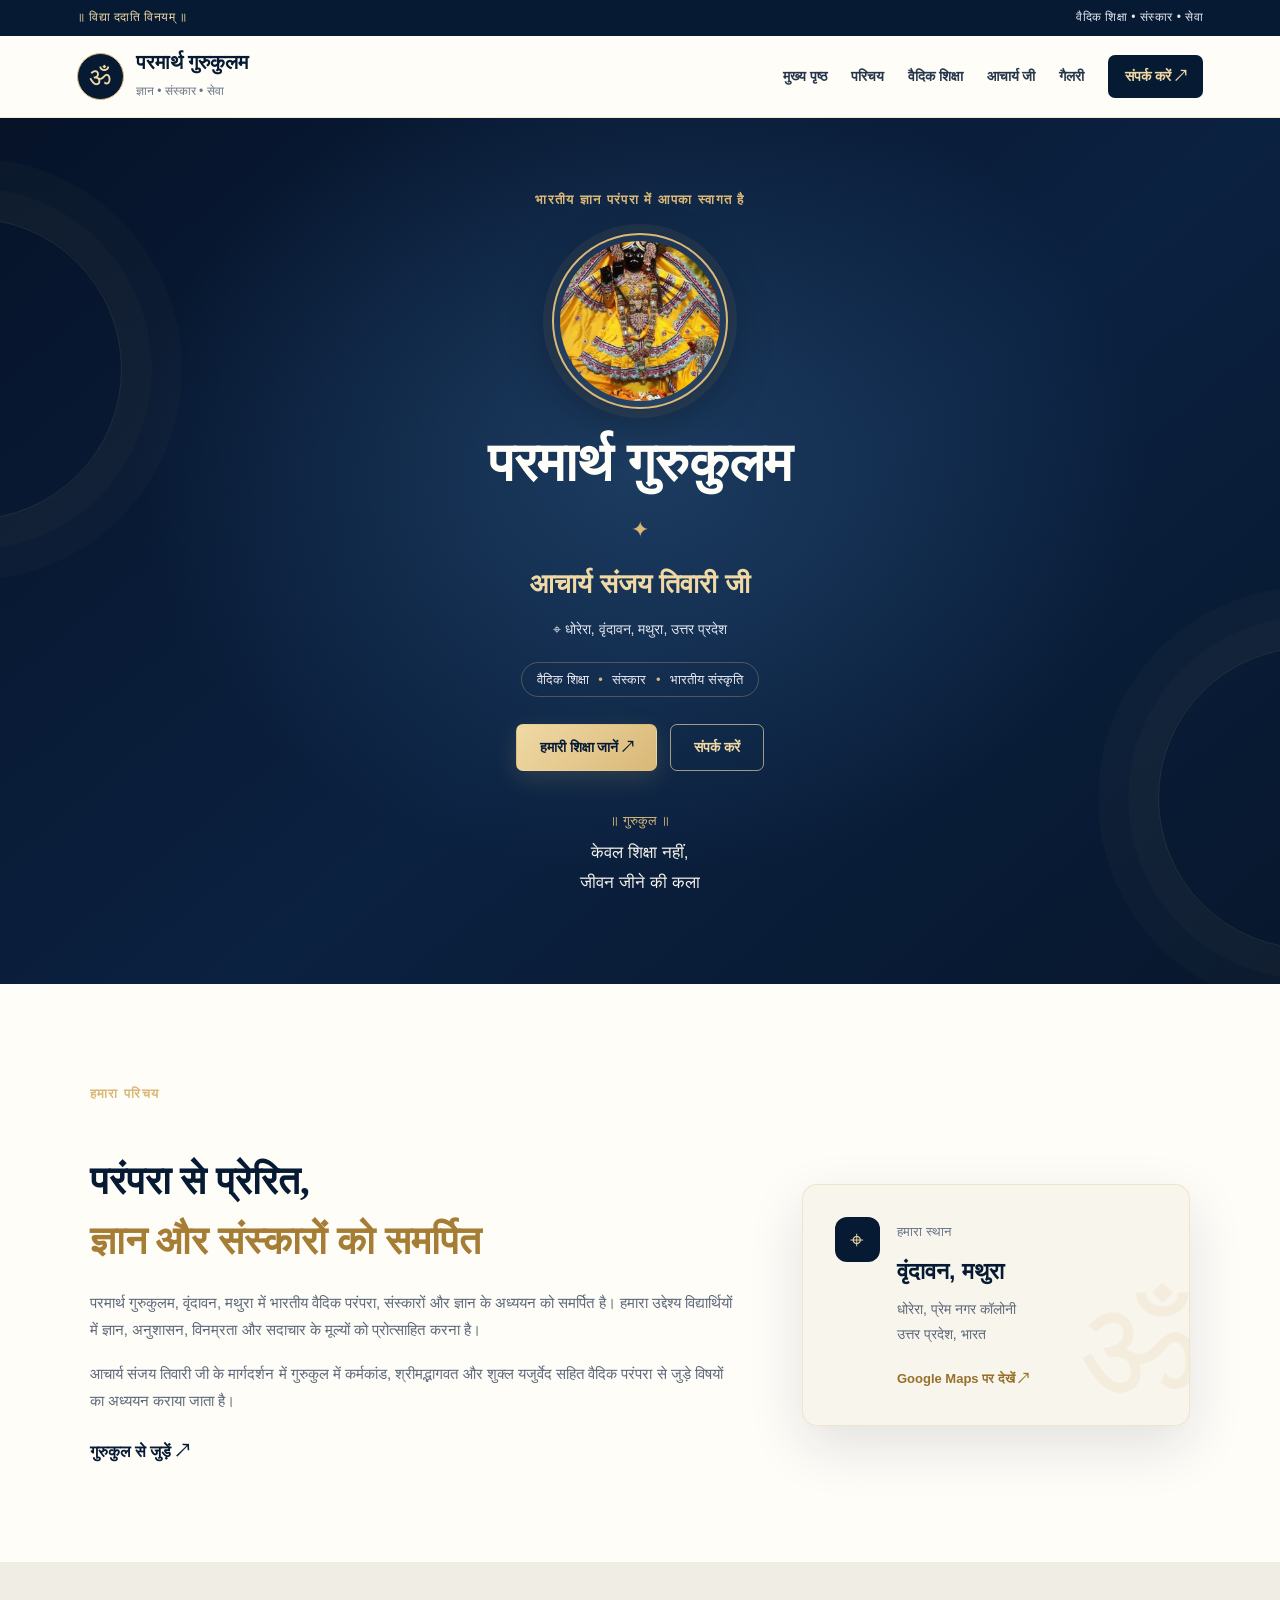
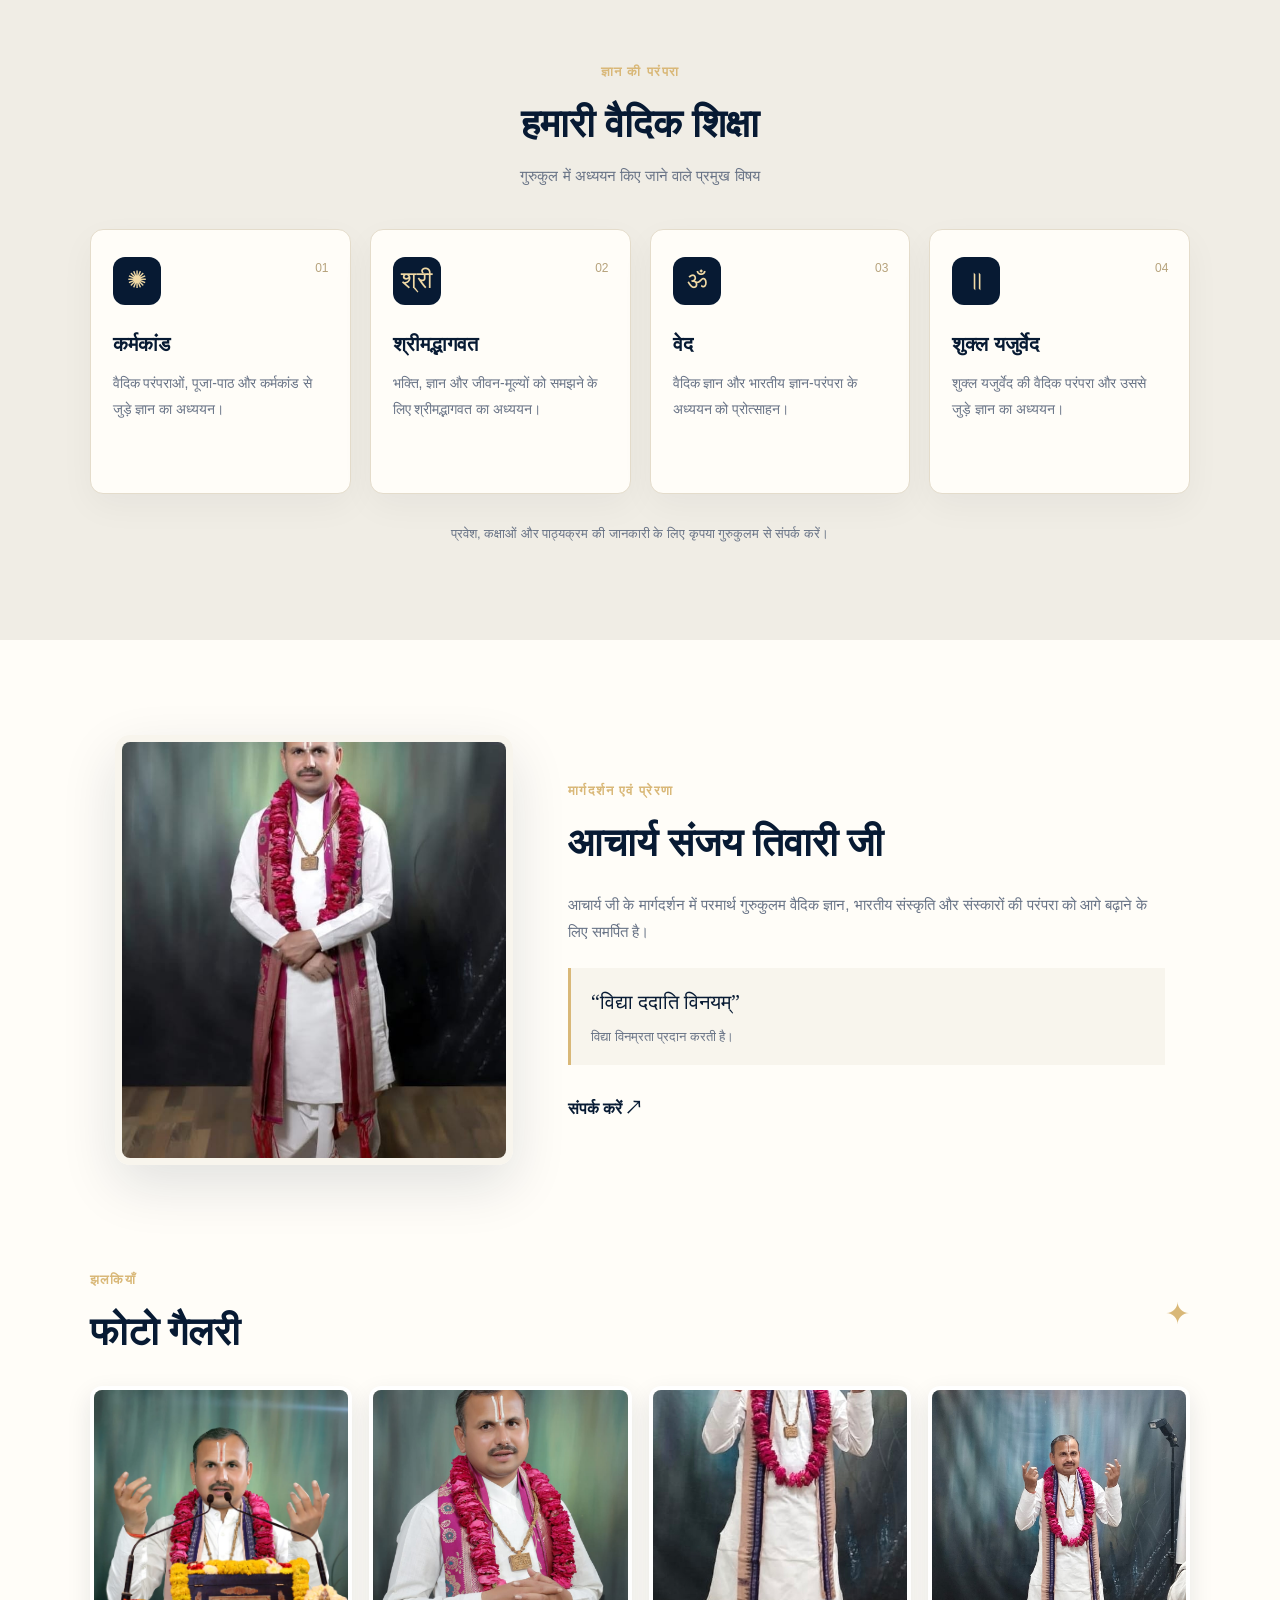
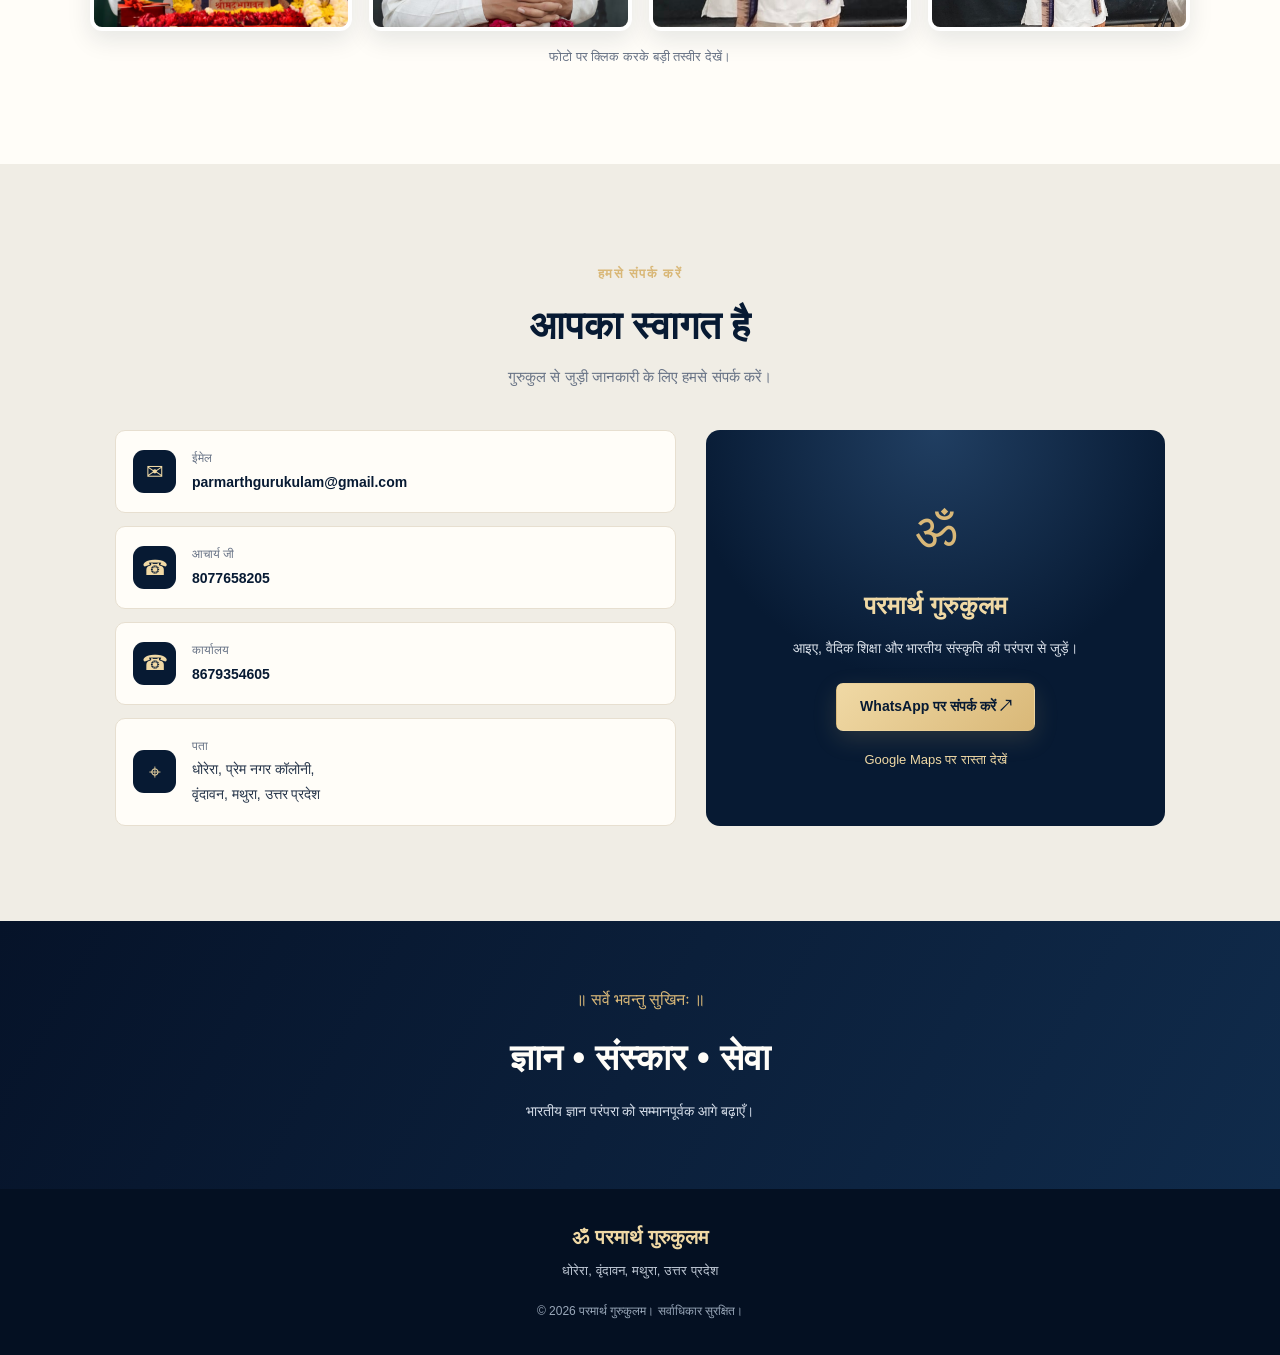
==== commit 5436ab43: "Add files via upload" ====
--- a/index.html
+++ b/index.html
@@ -1,14 +1,14 @@
-<!DOCTYPE html>
+<!doctype html>
 <html lang="hi">
 <head>
-  <meta charset="UTF-8">
-  <meta name="viewport" content="width=device-width, initial-scale=1.0">
-
-  <title>परमार्थ गुरुकुलम | संस्कार, शिक्षा और संस्कृति</title>
-
-  <meta name="description" content="परमार्थ गुरुकुलम, वृंदावन, मथुरा में आपका स्वागत है। आचार्य संजय तिवारी जी के मार्गदर्शन में भारतीय संस्कृति, संस्कार और शिक्षा से जुड़ें।">
-
-  <meta name="theme-color" content="#123d2b">
+  <meta charset="utf-8">
+  <meta name="viewport" content="width=device-width, initial-scale=1">
+
+  <title>परमार्थ गुरुकुलम | वैदिक शिक्षा, कर्मकांड और श्रीमद्भागवत</title>
+
+  <meta name="description" content="परमार्थ गुरुकुलम, धोरेरा, वृंदावन, मथुरा में कर्मकांड, श्रीमद्भागवत और शुक्ल यजुर्वेद की वैदिक शिक्षा। आचार्य संजय तिवारी जी से संपर्क करें।">
+
+  <meta name="theme-color" content="#071a33">
 
   <link rel="preconnect" href="https://fonts.googleapis.com">
   <link rel="preconnect" href="https://fonts.gstatic.com" crossorigin>
@@ -18,394 +18,284 @@
 </head>
 
 <body>
-
-  <!-- Top announcement -->
-  <div class="top-bar">
-    <p>॥ विद्या ददाति विनयम् ॥</p>
-    <span>संस्कार • शिक्षा • संस्कृति</span>
+  <div class="topbar">
+    ॥ विद्या ददाति विनयम् ॥
+    <span>वैदिक शिक्षा • संस्कार • सेवा</span>
   </div>
 
-  <!-- Navigation -->
   <header class="header">
-    <a href="#home" class="brand">
-      <div class="brand-symbol">ॐ</div>
-      <div>
-        <h1>परमार्थ गुरुकुलम</h1>
-        <p>ज्ञान • धर्म • संस्कार</p>
-      </div>
+    <a class="brand" href="#home">
+      <span class="om">ॐ</span>
+      <span>
+        <b>परमार्थ गुरुकुलम</b>
+        <small>ज्ञान • संस्कार • सेवा</small>
+      </span>
     </a>
 
-    <button class="menu-toggle" id="menuToggle"
-      aria-label="मेन्यू खोलें" aria-expanded="false">
-      ☰
-    </button>
-
-    <nav class="nav" id="navMenu">
+    <button id="menuToggle" aria-label="मेन्यू खोलें" aria-expanded="false">☰</button>
+
+    <nav id="navMenu">
       <a href="#home">मुख्य पृष्ठ</a>
-      <a href="#about">हमारे बारे में</a>
-      <a href="#education">शिक्षा एवं संस्कार</a>
+      <a href="#about">परिचय</a>
+      <a href="#education">वैदिक शिक्षा</a>
       <a href="#acharya">आचार्य जी</a>
-      <a href="#gallery">फोटो गैलरी</a>
-      <a href="#contact" class="nav-button">संपर्क करें</a>
+      <a href="#gallery">गैलरी</a>
+      <a class="navbutton" href="#contact">संपर्क करें ↗</a>
     </nav>
   </header>
 
   <main>
-
-    <!-- Hero section -->
+    <!-- मुख्य भाग -->
     <section class="hero" id="home">
-      <div class="hero-pattern"></div>
-
-      <div class="hero-content">
-        <span class="eyebrow">॥ श्री गणेशाय नमः ॥</span>
-
-        <h2>
-          भारतीय संस्कृति की जड़ें,<br>
-          <span>संस्कारों से उज्ज्वल भविष्य</span>
-        </h2>
-
-        <p>
-          परमार्थ गुरुकुलम में आपका हार्दिक स्वागत है।
-          ज्ञान, सदाचार, भारतीय परंपराओं और जीवन-मूल्यों
-          के प्रति समर्पित एक प्रेरणादायक पहल।
-        </p>
-
-        <div class="hero-buttons">
-          <a href="#about" class="btn btn-primary">हमारे बारे में जानें ↗</a>
-          <a href="#contact" class="btn btn-outline">संपर्क करें</a>
-        </div>
-
-        <div class="hero-note">
+      <p class="eyebrow">भारतीय ज्ञान परंपरा में आपका स्वागत है</p>
+
+      <div class="portrait">
+        <img src="Krishna.jpg.jpeg" alt="श्रीकृष्ण जी की भक्तिमय छवि">
+      </div>
+
+      <h1>परमार्थ गुरुकुलम</h1>
+      <div class="rule">✦</div>
+      <h2>आचार्य संजय तिवारी जी</h2>
+
+      <p class="place">⌖ धोरेरा, वृंदावन, मथुरा, उत्तर प्रदेश</p>
+
+      <p class="pill">वैदिक शिक्षा <i>•</i> संस्कार <i>•</i> भारतीय संस्कृति</p>
+
+      <div class="actions">
+        <a class="btn gold" href="#education">हमारी शिक्षा जानें ↗</a>
+        <a class="btn outline" href="#contact">संपर्क करें</a>
+      </div>
+
+      <div class="verse">
+        ॥ गुरुकुल ॥
+        <br>
+        <strong>केवल शिक्षा नहीं,<br>जीवन जीने की कला</strong>
+      </div>
+    </section>
+
+    <!-- परिचय -->
+    <section class="about section" id="about">
+      <span class="kicker">हमारा परिचय</span>
+
+      <div class="aboutgrid">
+        <div>
+          <h2>परंपरा से प्रेरित,<br><em>ज्ञान और संस्कारों को समर्पित</em></h2>
+
+          <p>
+            परमार्थ गुरुकुलम, वृंदावन, मथुरा में भारतीय वैदिक
+            परंपरा, संस्कारों और ज्ञान के अध्ययन को समर्पित है।
+            हमारा उद्देश्य विद्यार्थियों में ज्ञान, अनुशासन,
+            विनम्रता और सदाचार के मूल्यों को प्रोत्साहित करना है।
+          </p>
+
+          <p>
+            आचार्य संजय तिवारी जी के मार्गदर्शन में गुरुकुल में
+            कर्मकांड, श्रीमद्भागवत और शुक्ल यजुर्वेद सहित
+            वैदिक परंपरा से जुड़े विषयों का अध्ययन कराया जाता है।
+          </p>
+
+          <a class="textlink" href="#contact">गुरुकुल से जुड़ें ↗</a>
+        </div>
+
+        <aside class="placecard">
+          <span class="pin">⌖</span>
+          <div>
+            <small>हमारा स्थान</small>
+            <h3>वृंदावन, मथुरा</h3>
+            <p>धोरेरा, प्रेम नगर कॉलोनी<br>उत्तर प्रदेश, भारत</p>
+            <a target="_blank" rel="noopener noreferrer"
+              href="https://www.google.com/maps/search/?api=1&query=Parmarth+Gurukulam+Dhorera+Vrindavan+Mathura">
+              Google Maps पर देखें ↗
+            </a>
+          </div>
+          <span class="watermark">ॐ</span>
+        </aside>
+      </div>
+    </section>
+
+    <!-- वैदिक शिक्षा -->
+    <section class="education section" id="education">
+      <div class="heading">
+        <span class="kicker">ज्ञान की परंपरा</span>
+        <h2>हमारी वैदिक शिक्षा</h2>
+        <p>गुरुकुल में अध्ययन किए जाने वाले प्रमुख विषय</p>
+      </div>
+
+      <div class="cards">
+        <article>
+          <span>✺</span>
+          <small>01</small>
+          <h3>कर्मकांड</h3>
+          <p>वैदिक परंपराओं, पूजा-पाठ और कर्मकांड से जुड़े ज्ञान का अध्ययन।</p>
+        </article>
+
+        <article>
+          <span>श्री</span>
+          <small>02</small>
+          <h3>श्रीमद्भागवत</h3>
+          <p>भक्ति, ज्ञान और जीवन-मूल्यों को समझने के लिए श्रीमद्भागवत का अध्ययन।</p>
+        </article>
+
+        <article>
+          <span>ॐ</span>
+          <small>03</small>
+          <h3>वेद</h3>
+          <p>वैदिक ज्ञान और भारतीय ज्ञान-परंपरा के अध्ययन को प्रोत्साहन।</p>
+        </article>
+
+        <article>
+          <span>॥</span>
+          <small>04</small>
+          <h3>शुक्ल यजुर्वेद</h3>
+          <p>शुक्ल यजुर्वेद की वैदिक परंपरा और उससे जुड़े ज्ञान का अध्ययन।</p>
+        </article>
+      </div>
+
+      <p class="note">
+        प्रवेश, कक्षाओं और पाठ्यक्रम की जानकारी के लिए कृपया गुरुकुलम से संपर्क करें।
+      </p>
+    </section>
+
+    <!-- आचार्य जी और फोटो गैलरी -->
+    <section class="people section">
+      <article class="acharya" id="acharya">
+        <img src="IMG-20261026-WA0004.jpg.jpeg"
+          alt="आचार्य संजय तिवारी जी" loading="lazy">
+
+        <div>
+          <span class="kicker">मार्गदर्शन एवं प्रेरणा</span>
+          <h2>आचार्य संजय तिवारी जी</h2>
+
+          <p>
+            आचार्य जी के मार्गदर्शन में परमार्थ गुरुकुलम
+            वैदिक ज्ञान, भारतीय संस्कृति और संस्कारों की
+            परंपरा को आगे बढ़ाने के लिए समर्पित है।
+          </p>
+
+          <blockquote>
+            “विद्या ददाति विनयम्”
+            <small>विद्या विनम्रता प्रदान करती है।</small>
+          </blockquote>
+
+          <a class="textlink" href="#contact">संपर्क करें ↗</a>
+        </div>
+      </article>
+
+      <div class="gallery" id="gallery">
+        <div class="galleryhead">
+          <div>
+            <span class="kicker">झलकियाँ</span>
+            <h2>फोटो गैलरी</h2>
+          </div>
           <span>✦</span>
-          <p>ज्ञान से विनय, संस्कारों से जीवन</p>
-        </div>
-      </div>
-
-      <div class="hero-image-wrap">
-        <div class="image-frame">
-          <img
-            src="IMG-20261026-WAOOO1.jpg.jpeg"
-            alt="आचार्य संजय तिवारी जी"
-            class="hero-image"
-            onerror="this.style.display='none'; this.nextElementSibling.style.display='flex';"
-          >
-          <div class="image-fallback">
-            <span>ॐ</span>
-            <p>परमार्थ गुरुकुलम</p>
-          </div>
-        </div>
-
-        <div class="floating-card">
-          <span class="floating-icon">✺</span>
-          <div>
-            <strong>भारतीय संस्कृति</strong>
-            <p>परंपरा और संस्कार</p>
-          </div>
-        </div>
-
-        <div class="mandala">✺</div>
-      </div>
-    </section>
-
-    <!-- Welcome strip -->
-    <section class="welcome-strip">
-      <div class="welcome-item">
-        <span>ॐ</span>
-        <div>
-          <h3>आध्यात्मिक मूल्य</h3>
-          <p>आत्मचिंतन और सदाचार</p>
-        </div>
-      </div>
-
-      <div class="welcome-item">
-        <span>✦</span>
-        <div>
-          <h3>भारतीय परंपरा</h3>
-          <p>संस्कृति का सम्मान</p>
-        </div>
-      </div>
-
-      <div class="welcome-item">
-        <span>❋</span>
-        <div>
-          <h3>जीवन के संस्कार</h3>
-          <p>अनुशासन और विनय</p>
-        </div>
-      </div>
-    </section>
-
-    <!-- About -->
-    <section class="section about-section" id="about">
-      <div class="section-heading">
-        <span class="eyebrow">हमारा परिचय</span>
-        <h2>परमार्थ गुरुकुलम के बारे में</h2>
-        <div class="heading-line"></div>
-      </div>
-
-      <div class="about-grid">
-        <div class="about-visual">
-          <div class="about-photo-card">
-            <img
-              src="IMG-20261026-WAOOO3.jpg.jpeg"
-              alt="परमार्थ गुरुकुलम के आचार्य जी"
-              loading="lazy"
-            >
-          </div>
-          <div class="about-stamp">
-            <span>॥</span>
-            <strong>विद्या</strong>
-            <small>और संस्कार</small>
-          </div>
-        </div>
-
-        <div class="about-text">
-          <span class="small-label">हमारा उद्देश्य</span>
-          <h3>शिक्षा के साथ संस्कारों का महत्व</h3>
-
-          <p>
-            परमार्थ गुरुकुलम भारतीय संस्कृति, नैतिक मूल्यों,
-            अनुशासन और आध्यात्मिक चेतना को सम्मान देने वाली
-            एक पहल है।
-          </p>
-
-          <p>
-            हमारा उद्देश्य ज्ञान के महत्व को बढ़ावा देना और
-            आने वाली पीढ़ियों को भारतीय परंपराओं, विनम्रता,
-            सेवा-भाव तथा सदाचार के प्रति प्रेरित करना है।
-          </p>
-
-          <div class="about-points">
-            <div><span>✓</span> भारतीय संस्कृति के प्रति सम्मान</div>
-            <div><span>✓</span> सदाचार और अनुशासन की प्रेरणा</div>
-            <div><span>✓</span> सेवा और विनम्रता के मूल्य</div>
-          </div>
-
-          <a href="#contact" class="text-link">हमसे जुड़ें <span>↗</span></a>
-        </div>
-      </div>
-    </section>
-
-    <!-- Education -->
-    <section class="section education-section" id="education">
-      <div class="section-heading">
-        <span class="eyebrow">ज्ञान की परंपरा</span>
-        <h2>शिक्षा एवं संस्कार</h2>
-        <p>जीवन को बेहतर बनाने वाले मूल्यों की ओर एक कदम।</p>
-        <div class="heading-line"></div>
-      </div>
-
-      <div class="education-grid">
-        <article class="education-card">
-          <div class="card-icon">📖</div>
-          <span class="card-number">01</span>
-          <h3>शास्त्र एवं ज्ञान</h3>
-          <p>
-            भारतीय ज्ञान-परंपरा, धर्मग्रंथों और नैतिक शिक्षाओं
-            के महत्व को समझने की प्रेरणा।
-          </p>
-        </article>
-
-        <article class="education-card featured-card">
-          <div class="card-icon">🪔</div>
-          <span class="card-number">02</span>
-          <h3>संस्कार एवं सदाचार</h3>
-          <p>
-            जीवन में विनम्रता, अनुशासन, सेवा-भाव और
-            अच्छे आचरण का महत्व।
-          </p>
-        </article>
-
-        <article class="education-card">
-          <div class="card-icon">🌿</div>
-          <span class="card-number">03</span>
-          <h3>संस्कृति एवं परंपरा</h3>
-          <p>
-            भारतीय संस्कृति, परंपराओं और सांस्कृतिक विरासत
-            के प्रति जागरूकता।
-          </p>
-        </article>
-      </div>
-
-      <p class="section-note">
-        प्रवेश, पाठ्यक्रम, आवास और कक्षाओं से संबंधित
-        जानकारी के लिए कृपया गुरुकुलम से संपर्क करें।
-      </p>
-    </section>
-
-    <!-- Acharya -->
-    <section class="section acharya-section" id="acharya">
-      <div class="acharya-image">
-        <img
-          src="IMG-20261026-WAOOO4.jpg.jpeg"
-          alt="आचार्य संजय तिवारी जी"
-          loading="lazy"
-        >
-        <div class="image-caption">परमार्थ गुरुकुलम</div>
-      </div>
-
-      <div class="acharya-content">
-        <span class="eyebrow">मार्गदर्शन एवं प्रेरणा</span>
-        <h2>आचार्य संजय तिवारी जी</h2>
-        <div class="heading-line left-line"></div>
-
-        <p>
-          आचार्य संजय तिवारी जी के मार्गदर्शन में
-          परमार्थ गुरुकुलम भारतीय संस्कृति, जीवन-मूल्यों
-          और संस्कारों के महत्व को आगे बढ़ाने के उद्देश्य
-          से समर्पित है।
-        </p>
-
-        <blockquote>
-          “विद्या ददाति विनयम्”
-          <small>विद्या विनम्रता प्रदान करती है।</small>
-        </blockquote>
-
-        <a href="#contact" class="btn btn-primary">संपर्क करें ↗</a>
-      </div>
-    </section>
-
-    <!-- Gallery -->
-    <section class="section gallery-section" id="gallery">
-      <div class="section-heading">
-        <span class="eyebrow">स्मृतियों की झलक</span>
-        <h2>फोटो गैलरी</h2>
-        <p>परमार्थ गुरुकुलम की तस्वीरें</p>
-        <div class="heading-line"></div>
-      </div>
-
-      <div class="gallery-grid">
-        <button class="gallery-item" type="button" aria-label="फोटो देखें">
-          <img src="IMG-20261026-WA0001.jpg.jpeg" alt="आचार्य जी की तस्वीर" loading="lazy">
-          <span>✦</span>
-        </button>
-
-        <button class="gallery-item" type="button" aria-label="फोटो देखें">
-          <img src="IMG-20261026-WA0003.jpg.jpeg" alt="गुरुकुलम गैलरी फोटो 2" loading="lazy">
-          <span>✦</span>
-        </button>
-
-        <button class="gallery-item" type="button" aria-label="फोटो देखें">
-          <img src="IMG-20261026-WA0004.jpg.jpeg" alt="गुरुकुलम गैलरी फोटो 3" loading="lazy">
-          <span>✦</span>
-        </button>
-
-        <button class="gallery-item" type="button" aria-label="फोटो देखें">
-          <img src="IMG-20261026-WA0008.jpg.jpeg" alt="गुरुकुलम गैलरी फोटो 4" loading="lazy">
-          <span>✦</span>
-        </button>
-
-        <button class="gallery-item" type="button" aria-label="फोटो देखें">
-          <img src="IMG-20261026-WA0011.jpg.jpeg" alt="गुरुकुलम गैलरी फोटो 5" loading="lazy">
-          <span>✦</span>
-        </button>
-
-        <button class="gallery-item" type="button" aria-label="फोटो देखें">
-          <img src="IMG-20261026-WA0013.jpg.jpeg" alt="गुरुकुलम गैलरी फोटो 6" loading="lazy">
-          <span>✦</span>
-        </button>
-      </div>
-    </section>
-
-    <!-- Photo lightbox -->
-    <div class="lightbox" id="lightbox" aria-hidden="true">
-      <button class="lightbox-close" id="lightboxClose" aria-label="बंद करें">×</button>
-      <button class="lightbox-prev" id="lightboxPrev" aria-label="पिछली फोटो">‹</button>
-      <img src="" alt="बड़ी फोटो" id="lightboxImage">
-      <button class="lightbox-next" id="lightboxNext" aria-label="अगली फोटो">›</button>
-    </div>
-
-    <!-- Contact -->
-    <section class="section contact-section" id="contact">
-      <div class="section-heading">
-        <span class="eyebrow">हमसे संपर्क करें</span>
+        </div>
+
+        <div class="gallerygrid">
+          <button class="galleryitem" type="button" aria-label="पहली फोटो बड़ी करके देखें">
+            <img src="IMG-20261026-WA0001.jpg.jpeg" alt="गुरुकुल की तस्वीर" loading="lazy">
+          </button>
+
+          <button class="galleryitem" type="button" aria-label="दूसरी फोटो बड़ी करके देखें">
+            <img src="IMG-20261026-WA0003.jpg.jpeg" alt="गुरुकुल की तस्वीर" loading="lazy">
+          </button>
+
+          <button class="galleryitem" type="button" aria-label="तीसरी फोटो बड़ी करके देखें">
+            <img src="IMG-20261026-WA0008.jpg.jpeg" alt="गुरुकुल की तस्वीर" loading="lazy">
+          </button>
+
+          <button class="galleryitem" type="button" aria-label="चौथी फोटो बड़ी करके देखें">
+            <img src="IMG-20261026-WA0011.jpg.jpeg" alt="गुरुकुल की तस्वीर" loading="lazy">
+          </button>
+        </div>
+
+        <small>फोटो पर क्लिक करके बड़ी तस्वीर देखें।</small>
+      </div>
+    </section>
+
+    <!-- संपर्क -->
+    <section class="contact section" id="contact">
+      <div class="heading">
+        <span class="kicker">हमसे संपर्क करें</span>
         <h2>आपका स्वागत है</h2>
-        <p>गुरुकुलम से जुड़ी जानकारी के लिए संपर्क करें।</p>
-        <div class="heading-line"></div>
-      </div>
-
-      <div class="contact-grid">
-        <div class="contact-info">
-          <div class="contact-card">
-            <span class="contact-icon">📍</span>
-            <div>
-              <h3>पता</h3>
-              <p>
-                परमार्थ गुरुकुलम, धोरैरा,<br>
-                प्रेम नगर कॉलोनी (गेट बंद कॉलोनी),<br>
-                वृंदावन, मथुरा, उत्तर प्रदेश, भारत
-              </p>
-            </div>
-          </div>
-
-          <div class="contact-card">
-            <span class="contact-icon">📞</span>
-            <div>
-              <h3>गुरुजी से संपर्क</h3>
+        <p>गुरुकुल से जुड़ी जानकारी के लिए हमसे संपर्क करें।</p>
+      </div>
+
+      <div class="contactgrid">
+        <div class="details">
+          <div>
+            <span>✉</span>
+            <p>
+              <small>ईमेल</small>
+              <a href="mailto:parmarthgurukulam@gmail.com">parmarthgurukulam@gmail.com</a>
+            </p>
+          </div>
+
+          <div>
+            <span>☎</span>
+            <p>
+              <small>आचार्य जी</small>
               <a href="tel:8077658205">8077658205</a>
-            </div>
-          </div>
-
-          <div class="contact-card">
-            <span class="contact-icon">☎</span>
-            <div>
-              <h3>कार्यालय</h3>
+            </p>
+          </div>
+
+          <div>
+            <span>☎</span>
+            <p>
+              <small>कार्यालय</small>
               <a href="tel:8679354605">8679354605</a>
-            </div>
-          </div>
-
-          <div class="contact-card">
-            <span class="contact-icon">✉</span>
-            <div>
-              <h3>ईमेल</h3>
-              <a href="mailto:parmarthgurukulam@gmail.com">
-                parmarthgurukulam@gmail.com
-              </a>
-            </div>
-          </div>
-        </div>
-
-        <div class="contact-panel">
-          <span class="panel-symbol">ॐ</span>
+            </p>
+          </div>
+
+          <div>
+            <span>⌖</span>
+            <p>
+              <small>पता</small>
+              धोरेरा, प्रेम नगर कॉलोनी,<br>
+              वृंदावन, मथुरा, उत्तर प्रदेश
+            </p>
+          </div>
+        </div>
+
+        <aside class="contactbox">
+          <span class="bigom">ॐ</span>
           <h3>परमार्थ गुरुकुलम</h3>
-          <p>
-            अधिक जानकारी, प्रवेश संबंधी पूछताछ और
-            मुलाकात के लिए हमसे संपर्क करें।
-          </p>
-
-          <a
+          <p>आइए, वैदिक शिक्षा और भारतीय संस्कृति की परंपरा से जुड़ें।</p>
+
+          <a class="btn gold"
             href="https://wa.me/918077658205"
-            class="btn btn-whatsapp"
-            target="_blank"
-            rel="noopener noreferrer"
-          >WhatsApp पर संपर्क करें ↗</a>
-
-          <a
+            target="_blank" rel="noopener noreferrer">
+            WhatsApp पर संपर्क करें ↗
+          </a>
+
+          <a class="maplink"
             href="https://www.google.com/maps/search/?api=1&query=Parmarth+Gurukulam+Dhorera+Vrindavan+Mathura"
-            class="map-link"
-            target="_blank"
-            rel="noopener noreferrer"
-          >Google Maps पर रास्ता देखें ↗</a>
-        </div>
-      </div>
-    </section>
-
-    <!-- Closing banner -->
-    <section class="closing-banner">
+            target="_blank" rel="noopener noreferrer">
+            Google Maps पर रास्ता देखें
+          </a>
+        </aside>
+      </div>
+    </section>
+
+    <section class="closing">
       <span>॥ सर्वे भवन्तु सुखिनः ॥</span>
-      <h2>ज्ञान, संस्कार और सेवा का संकल्प</h2>
-      <p>भारतीय संस्कृति की परंपरा को सम्मानपूर्वक आगे बढ़ाएँ।</p>
-    </section>
-
+      <h2>ज्ञान • संस्कार • सेवा</h2>
+      <p>भारतीय ज्ञान परंपरा को सम्मानपूर्वक आगे बढ़ाएँ।</p>
+    </section>
   </main>
 
-  <!-- Footer -->
-  <footer class="footer">
-    <a href="#home" class="footer-brand">ॐ परमार्थ गुरुकुलम</a>
-    <p>धोरैरा, वृंदावन, मथुरा, उत्तर प्रदेश</p>
-    <p class="copyright">
-      © <span id="year"></span> परमार्थ गुरुकुलम। सर्वाधिकार सुरक्षित।
-    </p>
+  <footer>
+    <b>ॐ परमार्थ गुरुकुलम</b>
+    <p>धोरेरा, वृंदावन, मथुरा, उत्तर प्रदेश</p>
+    <small>© <span id="year"></span> परमार्थ गुरुकुलम। सर्वाधिकार सुरक्षित।</small>
   </footer>
+
+  <!-- फोटो बड़ी करके देखने के लिए -->
+  <div class="lightbox" id="lightbox" aria-hidden="true">
+    <button id="closeBox" aria-label="बंद करें">×</button>
+    <button id="prevBox" aria-label="पिछली फोटो">‹</button>
+    <img id="bigImage" alt="बड़ी तस्वीर">
+    <button id="nextBox" aria-label="अगली फोटो">›</button>
+  </div>
 
   <script src="script.js"></script>
 </body>
--- a/style.css
+++ b/style.css
@@ -1,27 +1,21 @@
-/* =========================================
-   PARMARTH GURUKULAM
-   Premium Website Styles — Part 1
-========================================= */
-
 :root {
-  --green: #123c2d;
-  --green-dark: #09291f;
-  --green-light: #205b43;
-  --gold: #d7b46a;
-  --gold-light: #f1dba0;
-  --cream: #f8f4e9;
-  --cream-dark: #eee5d2;
-  --white: #ffffff;
-  --text: #24372d;
-  --muted: #718075;
-  --border: rgba(215, 180, 106, 0.3);
-  --shadow: 0 20px 60px rgba(9, 41, 31, 0.14);
+  --navy: #071a33;
+  --navy-light: #102746;
+  --navy-soft: #193657;
+  --ivory: #f8f5ed;
+  --white: #fffdf8;
+  --gold: #d9b878;
+  --gold-light: #f0d9a5;
+  --text: #26354a;
+  --muted: #687386;
+  --border: rgba(217, 184, 120, 0.28);
+  --shadow: 0 20px 55px rgba(7, 26, 51, 0.12);
 }
 
 * {
+  box-sizing: border-box;
   margin: 0;
   padding: 0;
-  box-sizing: border-box;
 }
 
 html {
@@ -31,16 +25,19 @@
 
 body {
   font-family: "Hind", sans-serif;
-  background: var(--cream);
+  background: var(--ivory);
   color: var(--text);
-  line-height: 1.7;
+  line-height: 1.8;
   overflow-x: hidden;
 }
 
-body,
-button,
 a {
-  -webkit-tap-highlight-color: transparent;
+  color: inherit;
+  text-decoration: none;
+}
+
+button {
+  font: inherit;
 }
 
 img {
@@ -48,1879 +45,947 @@
   max-width: 100%;
 }
 
-a {
-  color: inherit;
-  text-decoration: none;
-}
-
-button {
-  font: inherit;
-}
-
-button,
-a {
-  touch-action: manipulation;
-}
-
-.container {
-  width: min(1180px, 90%);
-  margin-inline: auto;
-}
-
-/* Selection */
-
 ::selection {
   background: var(--gold);
-  color: var(--green-dark);
-}
-
-/* Scrollbar */
-
-::-webkit-scrollbar {
-  width: 9px;
-}
-
-::-webkit-scrollbar-track {
-  background: var(--cream);
-}
-
-::-webkit-scrollbar-thumb {
-  background: var(--green-light);
-  border-radius: 20px;
-  border: 2px solid var(--cream);
-}
-
-/* Top Information Bar */
+  color: var(--navy);
+}
 
 .topbar {
-  background: var(--green-dark);
-  color: rgba(255, 255, 255, 0.82);
-  font-size: 13px;
-  letter-spacing: 0.3px;
-}
-
-.topbar-inner {
-  min-height: 38px;
+  min-height: 36px;
+  padding: 5px 6%;
   display: flex;
   justify-content: space-between;
   align-items: center;
-  gap: 15px;
-}
-
-.topbar a {
-  color: var(--gold-light);
-  transition: color 0.3s ease;
-}
-
-.topbar a:hover {
-  color: var(--white);
-}
-
-/* Main Header */
-
-.site-header {
+  gap: 12px;
+  background: var(--navy);
+  color: var(--gold-light);
+  font-size: 12px;
+  letter-spacing: 0.5px;
+}
+
+.topbar span {
+  color: #e5e8ed;
+}
+
+.header {
   position: sticky;
   top: 0;
-  z-index: 1000;
-  background: rgba(248, 244, 233, 0.92);
-  backdrop-filter: blur(18px);
-  -webkit-backdrop-filter: blur(18px);
-  border-bottom: 1px solid rgba(18, 60, 45, 0.08);
-  transition:
-    background 0.3s ease,
-    box-shadow 0.3s ease;
-}
-
-.nav-wrapper {
-  min-height: 88px;
-  display: flex;
+  z-index: 100;
+  min-height: 82px;
+  padding: 12px 6%;
+  display: flex;
+  align-items: center;
   justify-content: space-between;
-  align-items: center;
-  gap: 30px;
+  gap: 25px;
+  background: rgba(255, 253, 248, 0.94);
+  border-bottom: 1px solid var(--border);
+  backdrop-filter: blur(16px);
 }
 
 .brand {
-  display: inline-flex;
+  display: flex;
   align-items: center;
   gap: 12px;
-  flex-shrink: 0;
-}
-
-.brand-symbol {
-  width: 49px;
-  height: 49px;
-  display: grid;
-  place-items: center;
-  color: var(--green-dark);
-  font-size: 29px;
-  border: 1px solid var(--gold);
-  border-radius: 50%;
-  background: linear-gradient(
-    145deg,
-    var(--gold-light),
-    var(--gold)
-  );
-  box-shadow: 0 5px 20px rgba(215, 180, 106, 0.25);
-}
-
-.brand-text {
-  display: flex;
-  flex-direction: column;
-  line-height: 1.4;
-}
-
-.brand-text strong {
-  font-size: 21px;
-  color: var(--green);
-  font-weight: 700;
-}
-
-.brand-text small {
-  font-size: 11px;
-  color: #8b7444;
-  letter-spacing: 1.5px;
-}
-
-.main-nav {
-  display: flex;
-  align-items: center;
-  gap: 27px;
-}
-
-.main-nav > a {
-  font-size: 14px;
-  font-weight: 600;
-  color: #425449;
-  position: relative;
-  transition: color 0.3s ease;
-}
-
-.main-nav > a:not(.nav-cta)::after {
-  content: "";
-  position: absolute;
-  left: 0;
-  bottom: -7px;
-  width: 0;
-  height: 2px;
-  background: var(--gold);
-  transition: width 0.3s ease;
-}
-
-.main-nav > a:not(.nav-cta):hover {
-  color: var(--green);
-}
-
-.main-nav > a:not(.nav-cta):hover::after {
-  width: 100%;
-}
-
-.main-nav .nav-cta {
-  padding: 11px 19px;
-  border-radius: 5px;
-  background: var(--green);
-  color: var(--white);
-  box-shadow: 0 7px 18px rgba(18, 60, 45, 0.12);
-  transition:
-    background 0.3s ease,
-    transform 0.3s ease;
-}
-
-.main-nav .nav-cta:hover {
-  background: var(--green-light);
-  transform: translateY(-2px);
-}
-
-/* Mobile Menu Button */
-
-.menu-toggle {
-  display: none;
-  width: 44px;
-  height: 44px;
-  border: 1px solid var(--border);
-  border-radius: 8px;
-  background: var(--white);
-  cursor: pointer;
-  padding: 10px;
-  flex-direction: column;
-  justify-content: center;
-  gap: 5px;
-}
-
-.menu-toggle span {
-  display: block;
-  width: 100%;
-  height: 2px;
-  background: var(--green);
-  border-radius: 3px;
-  transition:
-    transform 0.3s ease,
-    opacity 0.3s ease;
-}
-
-/* Hero Section */
-
-.hero {
-  position: relative;
-  isolation: isolate;
-  overflow: hidden;
-  background:
-    radial-gradient(
-      circle at 10% 20%,
-      rgba(215, 180, 106, 0.1),
-      transparent 35%
-    ),
-    linear-gradient(
-      135deg,
-      #0a2b20 0%,
-      #123c2d 55%,
-      #1b4a35 100%
-    );
-  color: var(--white);
-  padding: 90px 0 105px;
-}
-
-.hero-background {
-  position: absolute;
-  inset: 0;
-  z-index: -2;
-  background:
-    radial-gradient(
-      ellipse at 80% 40%,
-      rgba(215, 180, 106, 0.13),
-      transparent 40%
-    ),
-    radial-gradient(
-      ellipse at 20% 90%,
-      rgba(255, 255, 255, 0.035),
-      transparent 40%
-    );
-}
-
-.hero-pattern {
-  position: absolute;
-  inset: 0;
-  z-index: -1;
-  opacity: 0.13;
-  pointer-events: none;
-  background-image:
-    linear-gradient(
-      30deg,
-      transparent 48%,
-      rgba(241, 219, 160, 0.13) 49%,
-      rgba(241, 219, 160, 0.13) 50%,
-      transparent 51%
-    ),
-    linear-gradient(
-      150deg,
-      transparent 48%,
-      rgba(241, 219, 160, 0.1) 49%,
-      rgba(241, 219, 160, 0.1) 50%,
-      transparent 51%
-    );
-  background-size: 70px 120px;
-}
-
-.hero-grid {
-  display: grid;
-  grid-template-columns: 1.02fr 0.98fr;
-  align-items: center;
-  gap: 65px;
-}
-
-.hero-content {
-  position: relative;
-  z-index: 2;
-  animation: heroReveal 0.9s ease both;
-}
-
-.eyebrow {
-  display: inline-flex;
-  align-items: center;
-  gap: 12px;
-  color: var(--gold-light);
-  font-size: 14px;
-  font-weight: 500;
-  letter-spacing: 1px;
-  margin-bottom: 22px;
-}
-
-.eyebrow-line {
-  display: inline-block;
-  width: 35px;
-  height: 1px;
-  background: var(--gold);
-}
-
-.hero h1 {
-  font-size: clamp(38px, 5vw, 64px);
-  line-height: 1.25;
-  font-weight: 700;
-  letter-spacing: -1px;
-  margin-bottom: 24px;
-}
-
-.hero h1 span {
-  display: inline-block;
-  color: var(--gold-light);
-}
-
-.hero-description {
-  max-width: 520px;
-  color: rgba(255, 255, 255, 0.76);
-  font-size: 17px;
-  line-height: 1.95;
-  margin-bottom: 32px;
-}
-
-.hero-actions {
-  display: flex;
-  align-items: center;
-  flex-wrap: wrap;
-  gap: 14px;
-}
-
-.btn {
-  min-height: 52px;
-  display: inline-flex;
-  justify-content: center;
-  align-items: center;
-  gap: 12px;
-  padding: 13px 23px;
-  border: 1px solid transparent;
-  border-radius: 5px;
-  font-size: 14px;
-  font-weight: 600;
-  transition:
-    transform 0.3s ease,
-    background 0.3s ease,
-    border-color 0.3s ease,
-    box-shadow 0.3s ease;
-}
-
-.btn:hover {
-  transform: translateY(-3px);
-}
-
-.btn-primary {
-  color: var(--green-dark);
-  background: linear-gradient(
-    135deg,
-    var(--gold-light),
-    var(--gold)
-  );
-  box-shadow: 0 10px 30px rgba(215, 180, 106, 0.17);
-}
-
-.btn-primary:hover {
-  box-shadow: 0 15px 35px rgba(215, 180, 106, 0.28);
-}
-
-.btn-primary span {
-  font-size: 18px;
-}
-
-.btn-outline {
-  color: var(--white);
-  border-color: rgba(241, 219, 160, 0.55);
-  background: rgba(255, 255, 255, 0.035);
-}
-
-.btn-outline:hover {
-  background: rgba(255, 255, 255, 0.09);
-  border-color: var(--gold-light);
-}
-
-.hero-note {
-  display: flex;
-  align-items: center;
-  gap: 10px;
-  margin-top: 36px;
-  color: rgba(255, 255, 255, 0.65);
-  font-size: 13px;
-}
-
-.note-icon {
-  color: var(--gold);
-  font-size: 20px;
-}
-
-/* Hero Image and Floating Cards */
-
-.hero-visual {
-  min-width: 0;
-  position: relative;
-  padding: 18px 20px 25px;
-  animation: visualReveal 1s 0.15s ease both;
-}
-
-.hero-image-frame {
-  position: relative;
-  z-index: 2;
-  overflow: hidden;
-  border: 1px solid rgba(241, 219, 160, 0.55);
-  border-radius: 180px 180px 12px 12px;
-  padding: 10px;
-  background: rgba(255, 255, 255, 0.08);
-  box-shadow:
-    0 30px 90px rgba(0, 0, 0, 0.28),
-    inset 0 0 30px rgba(255, 255, 255, 0.04);
-  backdrop-filter: blur(12px);
-}
-
-.hero-image {
-  width: 100%;
-  height: 440px;
-  object-fit: cover;
-  border-radius: 170px 170px 6px 6px;
-  background: #e6deca;
-}
-
-.image-caption {
-  position: absolute;
-  left: 22px;
-  right: 22px;
-  bottom: 22px;
-  display: flex;
-  align-items: center;
-  gap: 12px;
-  padding: 15px 17px;
-  border: 1px solid rgba(255, 255, 255, 0.2);
-  border-radius: 9px;
-  background: rgba(9, 41, 31, 0.82);
-  backdrop-filter: blur(15px);
-  -webkit-backdrop-filter: blur(15px);
-}
-
-.caption-icon {
-  width: 42px;
-  height: 42px;
-  display: grid;
-  place-items: center;
-  border: 1px solid rgba(241, 219, 160, 0.55);
-  border-radius: 50%;
-  color: var(--gold-light);
-  font-size: 22px;
-}
-
-.image-caption strong,
-.image-caption small {
-  display: block;
-}
-
-.image-caption strong {
-  color: var(--white);
-  font-size: 15px;
-}
-
-.image-caption small {
-  color: rgba(255, 255, 255, 0.65);
-  font-size: 12px;
-}
-
-.floating-badge {
-  position: absolute;
-  z-index: 3;
-  display: flex;
-  align-items: center;
-  gap: 10px;
-  padding: 13px 17px;
-  border: 1px solid rgba(215, 180, 106, 0.4);
-  border-radius: 9px;
-  background: rgba(248, 244, 233, 0.96);
-  color: var(--green);
-  box-shadow: 0 15px 40px rgba(0, 0, 0, 0.16);
-  animation: floatBadge 5s ease-in-out infinite;
-}
-
-.floating-badge > span {
-  color: #a47e35;
-  font-size: 23px;
-}
-
-.floating-badge strong,
-.floating-badge small {
-  display: block;
-  white-space: nowrap;
-}
-
-.floating-badge strong {
-  font-size: 12px;
-}
-
-.floating-badge small {
-  color: var(--muted);
-  font-size: 11px;
-}
-
-.badge-top {
-  top: 65px;
-  left: -35px;
-}
-
-.badge-bottom {
-  right: -30px;
-  bottom: 75px;
-  animation-delay: -2.5s;
-}
-
-.hero-orbit {
-  position: absolute;
-  z-index: 1;
-  border: 1px solid rgba(241, 219, 160, 0.19);
-  border-radius: 50%;
-  pointer-events: none;
-}
-
-.orbit-one {
-  width: 140px;
-  height: 140px;
-  top: -20px;
-  right: -30px;
-}
-
-.orbit-two {
-  width: 85px;
-  height: 85px;
-  bottom: 0;
-  left: -25px;
-}
-
-/* Hero Bottom Divider */
-
-.hero-bottom-line {
-  position: absolute;
-  bottom: 0;
-  left: 0;
-  width: 100%;
-  height: 5px;
-  background: linear-gradient(
-    90deg,
-    transparent,
-    var(--gold),
-    var(--gold-light),
-    var(--gold),
-    transparent
-  );
-}
-
-/* Welcome Strip */
-
-.welcome-strip {
-  padding: 25px 0;
-  background: var(--cream-dark);
-  border-bottom: 1px solid rgba(18, 60, 45, 0.08);
-}
-
-.welcome-inner {
-  display: flex;
-  justify-content: center;
-  align-items: center;
-  gap: 22px;
-  text-align: center;
-}
-
-.welcome-inner p {
-  color: var(--green);
-  font-family: "Hind", sans-serif;
-  font-size: 16px;
-  font-weight: 500;
-}
-
-.welcome-symbol {
-  flex-shrink: 0;
-  color: #a47e35;
-  font-size: 20px;
-}
-
-/* Animation Keyframes */
-
-@keyframes heroReveal {
-  from {
-    opacity: 0;
-    transform: translateY(25px);
-  }
-
-  to {
-    opacity: 1;
-    transform: translateY(0);
-  }
-}
-
-@keyframes visualReveal {
-  from {
-    opacity: 0;
-    transform: translateX(25px) scale(0.98);
-  }
-
-  to {
-    opacity: 1;
-    transform: translateX(0) scale(1);
-  }
-}
-
-@keyframes floatBadge {
-  0%,
-  100% {
-    transform: translateY(0);
-  }
-
-  50% {
-    transform: translateY(-9px);
-  }
-}
-/* =========================================
-   PARMARTH GURUKULAM
-   Premium Website Styles — Part 2
-========================================= */
-
-/* Common Section Styles */
-
-section[id] {
-  scroll-margin-top: 100px;
-}
-
-.section {
-  padding: 100px 0;
-}
-
-.section-heading {
-  max-width: 720px;
-  margin: 0 auto 55px;
-  text-align: center;
-}
-
-.section-tag {
-  display: inline-flex;
-  align-items: center;
-  gap: 10px;
-  color: #987332;
-  font-size: 13px;
-  font-weight: 700;
-  letter-spacing: 1.5px;
-  margin-bottom: 15px;
-}
-
-.section-tag::before,
-.section-tag::after {
-  content: "";
-  width: 25px;
-  height: 1px;
-  background: var(--gold);
-}
-
-.section-heading h2,
-.about-content h2,
-.acharya-content h2,
-.contact-content h2 {
-  color: var(--green);
-  font-size: clamp(30px, 4vw, 45px);
-  line-height: 1.35;
-  font-weight: 700;
-  margin-bottom: 20px;
-}
-
-.section-heading h2 span,
-.about-content h2 span,
-.acharya-content h2 span,
-.contact-content h2 span {
-  color: #a47e35;
-}
-
-.section-heading > p {
-  max-width: 650px;
-  margin-inline: auto;
-  color: var(--muted);
-  font-size: 16px;
-}
-
-/* About Section */
-
-.about-section {
-  background: var(--cream);
-  overflow: hidden;
-}
-
-.about-grid {
-  display: grid;
-  grid-template-columns: 0.95fr 1.05fr;
-  align-items: center;
-  gap: 75px;
-}
-
-.about-visual {
-  position: relative;
-  padding: 0 20px 25px 0;
-}
-
-.about-image-frame {
-  overflow: hidden;
-  position: relative;
-  border-radius: 10px 120px 10px 10px;
-  border: 1px solid var(--border);
-  padding: 10px;
-  background: var(--white);
-  box-shadow: var(--shadow);
-}
-
-.about-image-frame img {
-  width: 100%;
-  height: 440px;
-  object-fit: cover;
-  border-radius: 5px 110px 5px 5px;
-  transition: transform 0.7s ease;
-}
-
-.about-image-frame:hover img {
-  transform: scale(1.04);
-}
-
-.about-decoration {
-  position: absolute;
-  right: 0;
-  bottom: 0;
-  z-index: -0;
-  width: 65%;
-  height: 65%;
-  border-right: 2px solid var(--gold);
-  border-bottom: 2px solid var(--gold);
-  border-radius: 0 0 10px 0;
-  pointer-events: none;
-}
-
-.about-content {
-  position: relative;
-  z-index: 1;
-}
-
-.about-content h2 {
-  margin-bottom: 22px;
-}
-
-.about-content > p {
-  color: var(--muted);
-  margin-bottom: 18px;
-  font-size: 15px;
-}
-
-.about-points {
-  display: grid;
-  grid-template-columns: 1fr 1fr;
-  gap: 16px;
-  margin: 28px 0 32px;
-}
-
-.about-point {
-  display: flex;
-  align-items: center;
-  gap: 11px;
-  padding: 13px;
-  background: rgba(255, 255, 255, 0.65);
-  border: 1px solid rgba(18, 60, 45, 0.08);
-  border-radius: 7px;
-  transition:
-    transform 0.3s ease,
-    border-color 0.3s ease,
-    box-shadow 0.3s ease;
-}
-
-.about-point:hover {
-  transform: translateY(-4px);
-  border-color: var(--border);
-  box-shadow: 0 10px 25px rgba(18, 60, 45, 0.07);
-}
-
-.point-icon {
-  width: 39px;
-  height: 39px;
-  flex-shrink: 0;
-  display: grid;
-  place-items: center;
-  color: #94702f;
-  background: #f3e8c9;
-  border-radius: 50%;
-  font-size: 19px;
-}
-
-.about-point strong {
-  color: var(--green);
-  font-size: 13px;
-}
-
-/* Education Section */
-
-.education-section {
-  background:
-    radial-gradient(
-      circle at 100% 0,
-      rgba(215, 180, 106, 0.11),
-      transparent 32%
-    ),
-    #f0eadb;
-}
-
-.education-grid {
-  display: grid;
-  grid-template-columns: repeat(3, minmax(0, 1fr));
-  gap: 25px;
-}
-
-.education-card {
-  position: relative;
-  overflow: hidden;
-  padding: 35px 28px;
-  background: rgba(255, 255, 255, 0.72);
-  border: 1px solid rgba(18, 60, 45, 0.1);
-  border-radius: 10px;
-  box-shadow: 0 10px 35px rgba(18, 60, 45, 0.045);
-  transition:
-    transform 0.35s ease,
-    box-shadow 0.35s ease,
-    border-color 0.35s ease;
-}
-
-.education-card::before {
-  content: "";
-  position: absolute;
-  top: 0;
-  left: 0;
-  width: 100%;
-  height: 3px;
-  background: linear-gradient(
-    90deg,
-    var(--green),
-    var(--gold),
-    transparent
-  );
-  transform: scaleX(0);
-  transform-origin: left;
-  transition: transform 0.4s ease;
-}
-
-.education-card:hover {
-  transform: translateY(-8px);
-  border-color: var(--border);
-  box-shadow: 0 22px 45px rgba(18, 60, 45, 0.1);
-}
-
-.education-card:hover::before {
-  transform: scaleX(1);
-}
-
-.education-icon {
-  width: 65px;
-  height: 65px;
-  display: grid;
-  place-items: center;
-  margin-bottom: 23px;
-  border-radius: 12px;
-  background: linear-gradient(135deg, #f4e8c7, #e9d39c);
-  color: var(--green);
-  font-size: 29px;
-}
-
-.education-card h3 {
-  color: var(--green);
-  font-size: 21px;
-  margin-bottom: 12px;
-}
-
-.education-card p {
-  color: var(--muted);
-  font-size: 14px;
-  line-height: 1.9;
-}
-
-.card-number {
-  position: absolute;
-  top: 17px;
-  right: 20px;
-  color: rgba(18, 60, 45, 0.1);
-  font-family: "Playfair Display", serif;
-  font-size: 45px;
-  font-weight: 700;
-}
-
-/* Acharya Section */
-
-.acharya-section {
-  position: relative;
-  overflow: hidden;
-  background:
-    radial-gradient(
-      circle at 85% 20%,
-      rgba(215, 180, 106, 0.12),
-      transparent 35%
-    ),
-    var(--green-dark);
-}
-
-.acharya-grid {
-  display: grid;
-  grid-template-columns: 0.9fr 1.1fr;
-  align-items: center;
-  gap: 75px;
-}
-
-.acharya-visual {
-  position: relative;
-  padding: 18px;
-}
-
-.acharya-image-frame {
-  position: relative;
-  overflow: hidden;
-  border: 1px solid rgba(241, 219, 160, 0.5);
-  border-radius: 10px;
-  padding: 9px;
-  background: rgba(255, 255, 255, 0.06);
-  box-shadow: 0 25px 65px rgba(0, 0, 0, 0.22);
-}
-
-.acharya-image-frame img {
-  width: 100%;
-  height: 420px;
-  object-fit: cover;
-  border-radius: 5px;
-  transition: transform 0.7s ease;
-}
-
-.acharya-image-frame:hover img {
-  transform: scale(1.04);
-}
-
-.acharya-visual::before,
-.acharya-visual::after {
-  content: "";
-  position: absolute;
-  width: 90px;
-  height: 90px;
-  border-color: var(--gold);
-  border-style: solid;
-  opacity: 0.75;
-}
-
-.acharya-visual::before {
-  top: 0;
-  left: 0;
-  border-width: 2px 0 0 2px;
-}
-
-.acharya-visual::after {
-  right: 0;
-  bottom: 0;
-  border-width: 0 2px 2px 0;
-}
-
-.acharya-content .section-tag {
-  color: var(--gold-light);
-}
-
-.acharya-content h2 {
-  color: var(--white);
-}
-
-.acharya-content h2 span {
-  color: var(--gold-light);
-}
-
-.acharya-content > p {
-  color: rgba(255, 255, 255, 0.7);
-  font-size: 15px;
-  line-height: 1.95;
-  margin-bottom: 20px;
-}
-
-.acharya-quote {
-  margin: 28px 0;
-  padding: 20px 22px;
-  border-left: 3px solid var(--gold);
-  background: rgba(255, 255, 255, 0.055);
-  border-radius: 0 8px 8px 0;
-}
-
-.acharya-quote p {
-  color: var(--gold-light);
-  font-size: 17px;
-  font-style: italic;
-  line-height: 1.8;
-}
-
-.acharya-name {
-  margin-top: 25px;
-}
-
-.acharya-name strong {
-  display: block;
-  color: var(--white);
-  font-size: 21px;
-}
-
-.acharya-name span {
-  color: var(--gold-light);
-  font-size: 13px;
-}
-
-/* Gallery Section */
-
-.gallery-section {
-  background: var(--cream);
-}
-
-.gallery-grid {
-  display: grid;
-  grid-template-columns: repeat(3, minmax(0, 1fr));
-  grid-auto-rows: 250px;
-  gap: 18px;
-}
-
-.gallery-item {
-  position: relative;
-  overflow: hidden;
-  padding: 0;
-  border: 1px solid var(--border);
-  border-radius: 8px;
-  background: var(--cream-dark);
-  cursor: pointer;
-  text-align: left;
-  isolation: isolate;
-}
-
-.gallery-item:first-child {
-  grid-row: span 2;
-}
-
-.gallery-item img {
-  width: 100%;
-  height: 100%;
-  object-fit: cover;
-  transition: transform 0.65s ease;
-}
-
-.gallery-item::after {
-  content: "";
-  position: absolute;
-  inset: 35% 0 0;
-  z-index: 1;
-  background: linear-gradient(
-    to bottom,
-    transparent,
-    rgba(9, 41, 31, 0.85)
-  );
-  opacity: 0.8;
-  transition: opacity 0.3s ease;
-}
-
-.gallery-item:hover img {
-  transform: scale(1.08);
-}
-
-.gallery-item:hover::after {
-  opacity: 1;
-}
-
-.gallery-caption {
-  position: absolute;
-  z-index: 2;
-  right: 17px;
-  bottom: 16px;
-  left: 17px;
-  color: var(--white);
-  font-size: 15px;
-  font-weight: 600;
-}
-
-.gallery-caption::after {
-  content: " ↗";
-  color: var(--gold-light);
-}
-
-/* Lightbox */
-
-.lightbox {
-  position: fixed;
-  inset: 0;
-  z-index: 2000;
-  display: none;
-  align-items: center;
-  justify-content: center;
-  padding: 25px;
-  background: rgba(4, 18, 13, 0.94);
-  backdrop-filter: blur(12px);
-}
-
-.lightbox.active {
-  display: flex;
-  animation: lightboxFade 0.25s ease;
-}
-
-.lightbox img {
-  max-width: min(100%, 1050px);
-  max-height: 82vh;
-  object-fit: contain;
-  border: 1px solid rgba(241, 219, 160, 0.35);
-  border-radius: 6px;
-  box-shadow: 0 25px 80px rgba(0, 0, 0, 0.4);
-}
-
-.lightbox-close,
-.lightbox-prev,
-.lightbox-next {
-  position: absolute;
-  display: grid;
-  place-items: center;
-  width: 46px;
-  height: 46px;
-  border: 1px solid rgba(241, 219, 160, 0.4);
-  border-radius: 50%;
-  background: rgba(255, 255, 255, 0.1);
-  color: var(--white);
-  font-size: 25px;
-  cursor: pointer;
-  transition:
-    background 0.3s ease,
-    transform 0.3s ease;
-}
-
-.lightbox-close:hover,
-.lightbox-prev:hover,
-.lightbox-next:hover {
-  background: var(--green-light);
-  transform: scale(1.06);
-}
-
-.lightbox-close {
-  top: 25px;
-  right: 25px;
-}
-
-.lightbox-prev {
-  left: 25px;
-}
-
-.lightbox-next {
-  right: 25px;
-}
-
-/* Contact Section */
-
-.contact-section {
-  position: relative;
-  overflow: hidden;
-  background: #eee6d5;
-}
-
-.contact-grid {
-  display: grid;
-  grid-template-columns: 0.9fr 1.1fr;
-  gap: 55px;
-  align-items: start;
-}
-
-.contact-content h2 {
-  margin-bottom: 18px;
-}
-
-.contact-content > p {
-  color: var(--muted);
-  margin-bottom: 28px;
-}
-
-.contact-list {
-  display: grid;
-  gap: 15px;
-}
-
-.contact-item {
-  display: flex;
-  align-items: flex-start;
-  gap: 15px;
-  padding: 18px;
-  border: 1px solid rgba(18, 60, 45, 0.09);
-  border-radius: 8px;
-  background: rgba(255, 255, 255, 0.65);
-  transition:
-    transform 0.3s ease,
-    border-color 0.3s ease;
-}
-
-.contact-item:hover {
-  transform: translateX(5px);
-  border-color: var(--border);
-}
-
-.contact-icon {
-  width: 46px;
-  height: 46px;
-  flex-shrink: 0;
-  display: grid;
-  place-items: center;
-  border-radius: 9px;
-  background: #f1e4c3;
-  color: var(--green);
-  font-size: 21px;
-}
-
-.contact-item h3 {
-  color: var(--green);
-  font-size: 15px;
-  margin-bottom: 4px;
-}
-
-.contact-item p,
-.contact-item a {
-  color: var(--muted);
-  font-size: 13px;
-  overflow-wrap: anywhere;
-}
-
-.contact-item a:hover {
-  color: #987332;
-}
-
-.contact-actions {
-  display: flex;
-  flex-wrap: wrap;
-  gap: 12px;
-  margin-top: 27px;
-}
-
-.contact-map {
-  overflow: hidden;
-  min-height: 400px;
-  border: 8px solid rgba(255, 255, 255, 0.75);
-  border-radius: 10px;
-  background: var(--cream-dark);
-  box-shadow: var(--shadow);
-}
-
-.contact-map iframe {
-  display: block;
-  width: 100%;
-  height: 400px;
-  border: 0;
-}
-
-/* Footer */
-
-.site-footer {
-  padding: 65px 0 0;
-  background: #08271d;
-  color: rgba(255, 255, 255, 0.72);
-}
-
-.footer-grid {
-  display: grid;
-  grid-template-columns: 1.3fr 0.8fr 1fr;
-  gap: 55px;
-  padding-bottom: 45px;
-}
-
-.footer-brand .brand-text strong {
-  color: var(--white);
-}
-
-.footer-brand .brand-text small {
-  color: var(--gold-light);
-}
-
-.footer-about {
-  max-width: 380px;
-  margin-top: 20px;
-  font-size: 14px;
-  line-height: 1.9;
-}
-
-.footer-column h3 {
-  position: relative;
-  color: var(--gold-light);
-  font-size: 17px;
-  margin-bottom: 23px;
-}
-
-.footer-column h3::after {
-  content: "";
-  display: block;
-  width: 36px;
-  height: 2px;
-  margin-top: 9px;
-  background: var(--gold);
-}
-
-.footer-links {
-  display: grid;
-  gap: 12px;
-}
-
-.footer-links a {
-  font-size: 14px;
-  transition:
-    color 0.3s ease,
-    padding-left 0.3s ease;
-}
-
-.footer-links a:hover {
-  color: var(--gold-light);
-  padding-left: 5px;
-}
-
-.footer-contact p {
-  margin-bottom: 13px;
-  font-size: 14px;
-  overflow-wrap: anywhere;
-}
-
-.footer-contact a:hover {
-  color: var(--gold-light);
-}
-
-.footer-bottom {
-  padding: 22px 0;
-  border-top: 1px solid rgba(255, 255, 255, 0.1);
-}
-
-.footer-bottom-inner {
-  display: flex;
-  justify-content: space-between;
-  align-items: center;
-  gap: 15px;
-  flex-wrap: wrap;
-}
-
-.footer-bottom p {
-  font-size: 12px;
-}
-
-.footer-bottom span {
-  color: var(--gold-light);
-}
-
-/* Back to Top */
-
-.back-to-top {
-  position: fixed;
-  right: 22px;
-  bottom: 22px;
-  z-index: 900;
-  width: 45px;
-  height: 45px;
+  color: var(--navy);
+}
+
+.om {
+  width: 47px;
+  height: 47px;
   display: grid;
   place-items: center;
   border: 1px solid var(--gold);
   border-radius: 50%;
-  background: var(--green);
+  background: var(--navy);
+  color: var(--gold-light);
+  font-family: "Tiro Devanagari Sanskrit", serif;
+  font-size: 26px;
+}
+
+.brand b {
+  display: block;
+  font-size: 20px;
+  line-height: 1.4;
+}
+
+.brand small {
+  color: var(--muted);
+  font-size: 12px;
+}
+
+#menuToggle {
+  display: none;
+  width: 42px;
+  height: 42px;
+  border: 1px solid var(--border);
+  border-radius: 10px;
+  background: var(--navy);
+  color: var(--gold-light);
+  font-size: 22px;
+  cursor: pointer;
+}
+
+nav {
+  display: flex;
+  align-items: center;
+  gap: 24px;
+}
+
+nav a {
+  font-size: 14px;
+  font-weight: 600;
+  transition: color 0.25s ease;
+}
+
+nav a:hover,
+.textlink:hover {
+  color: #a67d34;
+}
+
+.navbutton {
+  padding: 9px 17px;
+  border-radius: 7px;
+  background: var(--navy);
+  color: var(--gold-light);
+}
+
+.navbutton:hover {
+  background: var(--navy-light);
+  color: white;
+}
+
+.hero {
+  position: relative;
+  isolation: isolate;
+  min-height: 660px;
+  padding: 70px 20px 85px;
+  display: flex;
+  flex-direction: column;
+  align-items: center;
+  text-align: center;
+  overflow: hidden;
   color: var(--white);
+  background:
+    radial-gradient(ellipse at 50% 40%, rgba(31, 65, 103, 0.85), transparent 56%),
+    linear-gradient(140deg, #061329, #0b2140 55%, #07172d);
+}
+
+.hero::before,
+.hero::after {
+  content: "";
+  position: absolute;
+  z-index: -1;
+  width: 300px;
+  height: 300px;
+  border: 1px solid rgba(217, 184, 120, 0.13);
+  border-radius: 50%;
+  pointer-events: none;
+}
+
+.hero::before {
+  top: 100px;
+  left: -180px;
+  box-shadow: 0 0 0 30px rgba(217, 184, 120, 0.025),
+              0 0 0 60px rgba(217, 184, 120, 0.025);
+}
+
+.hero::after {
+  right: -180px;
+  bottom: 35px;
+  box-shadow: 0 0 0 30px rgba(217, 184, 120, 0.025),
+              0 0 0 60px rgba(217, 184, 120, 0.025);
+}
+
+.eyebrow,
+.kicker {
+  color: var(--gold);
+  font-size: 13px;
+  font-weight: 700;
+  letter-spacing: 1.4px;
+}
+
+.portrait {
+  width: 176px;
+  height: 176px;
+  margin: 22px auto 18px;
+  padding: 6px;
+  border: 2px solid var(--gold);
+  border-radius: 50%;
+  background: rgba(255, 255, 255, 0.06);
+  box-shadow: 0 0 0 9px rgba(217, 184, 120, 0.07),
+              0 15px 45px rgba(0, 0, 0, 0.3);
+  animation: rise 0.9s ease both;
+}
+
+.portrait img {
+  width: 100%;
+  height: 100%;
+  border-radius: 50%;
+  object-fit: cover;
+  object-position: center;
+}
+
+.hero h1 {
+  font-family: "Tiro Devanagari Sanskrit", "Hind", serif;
+  font-size: clamp(32px, 5vw, 54px);
+  line-height: 1.35;
+  color: var(--white);
+  animation: rise 0.9s 0.1s ease both;
+}
+
+.rule {
+  margin: 10px 0;
+  color: var(--gold);
   font-size: 22px;
-  box-shadow: 0 8px 25px rgba(9, 41, 31, 0.22);
-  transition:
-    transform 0.3s ease,
-    background 0.3s ease;
-}
-
-.back-to-top:hover {
-  transform: translateY(-5px);
-  background: var(--green-light);
-}
-
-/* Additional Animation */
-
-@keyframes lightboxFade {
+}
+
+.hero h2 {
+  color: var(--gold-light);
+  font-size: clamp(20px, 3vw, 27px);
+  font-weight: 600;
+}
+
+.place {
+  margin-top: 9px;
+  color: #e0e5ee;
+  font-size: 14px;
+}
+
+.pill {
+  margin-top: 19px;
+  padding: 5px 15px;
+  border: 1px solid rgba(217, 184, 120, 0.3);
+  border-radius: 50px;
+  color: #e8eaf0;
+  font-size: 13px;
+}
+
+.pill i {
+  padding: 0 6px;
+  color: var(--gold);
+  font-style: normal;
+}
+
+.actions {
+  display: flex;
+  flex-wrap: wrap;
+  justify-content: center;
+  gap: 13px;
+  margin-top: 27px;
+}
+
+.btn {
+  display: inline-flex;
+  align-items: center;
+  justify-content: center;
+  min-height: 46px;
+  padding: 10px 23px;
+  border: 1px solid transparent;
+  border-radius: 7px;
+  font-weight: 700;
+  font-size: 14px;
+  transition: transform 0.25s ease, background 0.25s ease;
+}
+
+.btn:hover {
+  transform: translateY(-3px);
+}
+
+.gold {
+  background: linear-gradient(135deg, var(--gold-light), var(--gold));
+  color: var(--navy);
+  box-shadow: 0 8px 25px rgba(217, 184, 120, 0.16);
+}
+
+.outline {
+  border-color: rgba(240, 217, 165, 0.65);
+  color: var(--gold-light);
+}
+
+.outline:hover {
+  background: rgba(255, 255, 255, 0.08);
+}
+
+.verse {
+  margin-top: 38px;
+  color: var(--gold);
+  font-size: 13px;
+}
+
+.verse strong {
+  display: inline-block;
+  margin-top: 5px;
+  color: #f2f0e9;
+  font-size: 17px;
+  font-weight: 500;
+}
+
+.section {
+  padding: 95px 7%;
+}
+
+.about {
+  background: var(--white);
+}
+
+.aboutgrid {
+  max-width: 1120px;
+  margin: 35px auto 0;
+  display: grid;
+  grid-template-columns: 1.25fr 0.75fr;
+  gap: 65px;
+  align-items: center;
+}
+
+.about h2,
+.heading h2,
+.gallery h2,
+.acharya h2 {
+  margin: 8px 0 18px;
+  color: var(--navy);
+  font-family: "Tiro Devanagari Sanskrit", "Hind", serif;
+  font-size: clamp(27px, 3.4vw, 39px);
+  line-height: 1.55;
+}
+
+.about h2 em {
+  color: #a67d34;
+  font-style: normal;
+}
+
+.about p {
+  margin-bottom: 17px;
+  color: #5d6879;
+  font-size: 15px;
+}
+
+.textlink {
+  display: inline-block;
+  margin-top: 7px;
+  color: var(--navy);
+  font-weight: 700;
+}
+
+.placecard {
+  position: relative;
+  min-height: 240px;
+  padding: 32px;
+  display: flex;
+  align-items: flex-start;
+  gap: 17px;
+  overflow: hidden;
+  border: 1px solid var(--border);
+  border-radius: 15px;
+  background: var(--ivory);
+  box-shadow: var(--shadow);
+}
+
+.pin {
+  width: 45px;
+  height: 45px;
+  flex-shrink: 0;
+  display: grid;
+  place-items: center;
+  border-radius: 12px;
+  background: var(--navy);
+  color: var(--gold-light);
+  font-size: 24px;
+}
+
+.placecard small {
+  color: var(--muted);
+}
+
+.placecard h3 {
+  margin: 5px 0;
+  color: var(--navy);
+  font-size: 23px;
+}
+
+.placecard p {
+  font-size: 14px;
+}
+
+.placecard a {
+  color: #98702c;
+  font-size: 13px;
+  font-weight: 700;
+}
+
+.watermark {
+  position: absolute;
+  right: -8px;
+  bottom: -45px;
+  color: rgba(217, 184, 120, 0.13);
+  font-size: 140px;
+  pointer-events: none;
+}
+
+.education {
+  background: #f0ede5;
+}
+
+.heading {
+  max-width: 700px;
+  margin: 0 auto 40px;
+  text-align: center;
+}
+
+.heading h2 {
+  margin-bottom: 7px;
+}
+
+.heading p {
+  color: var(--muted);
+  font-size: 15px;
+}
+
+.cards {
+  max-width: 1120px;
+  margin: 0 auto;
+  display: grid;
+  grid-template-columns: repeat(4, minmax(0, 1fr));
+  gap: 19px;
+}
+
+.cards article {
+  position: relative;
+  min-height: 265px;
+  padding: 27px 22px;
+  overflow: hidden;
+  border: 1px solid #e4dccb;
+  border-radius: 13px;
+  background: var(--white);
+  box-shadow: 0 12px 35px rgba(7, 26, 51, 0.045);
+  transition: transform 0.3s ease, box-shadow 0.3s ease;
+}
+
+.cards article:hover {
+  transform: translateY(-7px);
+  box-shadow: var(--shadow);
+}
+
+.cards article > span {
+  display: grid;
+  width: 48px;
+  height: 48px;
+  place-items: center;
+  border-radius: 12px;
+  background: var(--navy);
+  color: var(--gold-light);
+  font-family: "Tiro Devanagari Sanskrit", serif;
+  font-size: 24px;
+}
+
+.cards article small {
+  position: absolute;
+  top: 28px;
+  right: 21px;
+  color: #b6a27b;
+  font-size: 12px;
+}
+
+.cards h3 {
+  margin: 21px 0 8px;
+  color: var(--navy);
+  font-size: 20px;
+}
+
+.cards p {
+  color: var(--muted);
+  font-size: 14px;
+  line-height: 1.9;
+}
+
+.note {
+  max-width: 850px;
+  margin: 28px auto 0;
+  text-align: center;
+  color: var(--muted);
+  font-size: 13px;
+}
+
+.people {
+  background: var(--white);
+}
+
+.acharya {
+  max-width: 1050px;
+  margin: 0 auto 100px;
+  display: grid;
+  grid-template-columns: 0.8fr 1.2fr;
+  gap: 55px;
+  align-items: center;
+}
+
+.acharya > img {
+  width: 100%;
+  height: 430px;
+  object-fit: cover;
+  object-position: center;
+  border: 7px solid var(--ivory);
+  border-radius: 15px;
+  box-shadow: var(--shadow);
+}
+
+.acharya p {
+  color: var(--muted);
+  font-size: 15px;
+}
+
+.acharya blockquote {
+  margin: 23px 0;
+  padding: 16px 20px;
+  border-left: 3px solid var(--gold);
+  background: var(--ivory);
+  color: var(--navy);
+  font-family: "Tiro Devanagari Sanskrit", serif;
+  font-size: 20px;
+}
+
+.acharya blockquote small {
+  display: block;
+  margin-top: 5px;
+  color: var(--muted);
+  font-family: "Hind", sans-serif;
+  font-size: 13px;
+}
+
+.gallery {
+  max-width: 1120px;
+  margin: 0 auto;
+}
+
+.galleryhead {
+  display: flex;
+  justify-content: space-between;
+  align-items: center;
+  margin-bottom: 24px;
+}
+
+.galleryhead h2 {
+  margin-bottom: 0;
+}
+
+.galleryhead > span {
+  color: var(--gold);
+  font-size: 30px;
+}
+
+.gallerygrid {
+  display: grid;
+  grid-template-columns: repeat(4, minmax(0, 1fr));
+  gap: 17px;
+}
+
+.galleryitem {
+  position: relative;
+  height: 245px;
+  padding: 0;
+  overflow: hidden;
+  border: 4px solid white;
+  border-radius: 12px;
+  background: #e6dfd0;
+  box-shadow: 0 9px 25px rgba(7, 26, 51, 0.1);
+  cursor: pointer;
+}
+
+.galleryitem img {
+  width: 100%;
+  height: 100%;
+  object-fit: cover;
+  transition: transform 0.5s ease;
+}
+
+.galleryitem:hover img {
+  transform: scale(1.07);
+}
+
+.gallery > small {
+  display: block;
+  margin-top: 14px;
+  color: var(--muted);
+  text-align: center;
+}
+
+.contact {
+  background: #f0ede5;
+}
+
+.contactgrid {
+  max-width: 1050px;
+  margin: 0 auto;
+  display: grid;
+  grid-template-columns: 1.1fr 0.9fr;
+  gap: 30px;
+  align-items: stretch;
+}
+
+.details {
+  display: grid;
+  gap: 13px;
+}
+
+.details > div {
+  display: flex;
+  align-items: center;
+  gap: 16px;
+  padding: 17px;
+  border: 1px solid #e7dfd0;
+  border-radius: 10px;
+  background: var(--white);
+}
+
+.details > div > span {
+  width: 43px;
+  height: 43px;
+  flex-shrink: 0;
+  display: grid;
+  place-items: center;
+  border-radius: 11px;
+  background: var(--navy);
+  color: var(--gold-light);
+  font-size: 21px;
+}
+
+.details p {
+  font-size: 14px;
+  overflow-wrap: anywhere;
+}
+
+.details small {
+  display: block;
+  color: var(--muted);
+  font-size: 12px;
+}
+
+.details a {
+  color: var(--navy);
+  font-weight: 600;
+}
+
+.contactbox {
+  padding: 38px 30px;
+  display: flex;
+  flex-direction: column;
+  align-items: center;
+  justify-content: center;
+  text-align: center;
+  border-radius: 14px;
+  background:
+    radial-gradient(circle at 50% 0%, rgba(37, 69, 106, 0.85), transparent 55%),
+    var(--navy);
+  color: var(--white);
+}
+
+.bigom {
+  color: var(--gold);
+  font-family: "Tiro Devanagari Sanskrit", serif;
+  font-size: 50px;
+}
+
+.contactbox h3 {
+  margin: 8px 0;
+  color: var(--gold-light);
+  font-size: 25px;
+}
+
+.contactbox p {
+  margin-bottom: 22px;
+  color: #d9e0e9;
+  font-size: 14px;
+}
+
+.maplink {
+  margin-top: 17px;
+  color: var(--gold-light);
+  font-size: 13px;
+}
+
+.closing {
+  padding: 65px 20px;
+  text-align: center;
+  color: var(--white);
+  background: linear-gradient(120deg, #061329, #102b4b);
+}
+
+.closing > span {
+  color: var(--gold);
+  font-family: "Tiro Devanagari Sanskrit", serif;
+}
+
+.closing h2 {
+  margin: 12px 0 8px;
+  font-size: clamp(25px, 4vw, 36px);
+}
+
+.closing p {
+  color: #d6deea;
+  font-size: 14px;
+}
+
+footer {
+  padding: 30px 20px;
+  text-align: center;
+  background: #041022;
+  color: #e4e7ec;
+}
+
+footer b {
+  color: var(--gold-light);
+  font-size: 20px;
+}
+
+footer p {
+  margin: 4px 0 13px;
+  color: #c0c9d6;
+  font-size: 13px;
+}
+
+footer small {
+  color: #9aa8ba;
+  font-size: 12px;
+}
+
+.lightbox {
+  position: fixed;
+  inset: 0;
+  z-index: 999;
+  display: none;
+  align-items: center;
+  justify-content: center;
+  gap: 16px;
+  padding: 55px 20px;
+  background: rgba(2, 9, 20, 0.95);
+}
+
+.lightbox.open {
+  display: flex;
+}
+
+.lightbox img {
+  max-width: min(75vw, 850px);
+  max-height: 82vh;
+  object-fit: contain;
+  border: 2px solid var(--gold);
+  border-radius: 8px;
+}
+
+.lightbox button {
+  width: 42px;
+  height: 42px;
+  flex-shrink: 0;
+  border: 1px solid rgba(240, 217, 165, 0.5);
+  border-radius: 50%;
+  background: var(--navy-light);
+  color: var(--gold-light);
+  font-size: 28px;
+  cursor: pointer;
+}
+
+#closeBox {
+  position: absolute;
+  top: 18px;
+  right: 20px;
+}
+
+@keyframes rise {
   from {
     opacity: 0;
-  }
-
+    transform: translateY(18px);
+  }
   to {
     opacity: 1;
-  }
-}
-
-/* =========================================
-   RESPONSIVE DESIGN
-========================================= */
+    transform: translateY(0);
+  }
+}
 
 @media (max-width: 1050px) {
-  .main-nav {
-    gap: 17px;
-  }
-
-  .main-nav > a {
+  nav {
+    gap: 14px;
+  }
+
+  nav a {
     font-size: 13px;
   }
 
-  .brand-text strong {
-    font-size: 18px;
-  }
-
-  .hero-grid {
-    gap: 35px;
-  }
-
-  .hero-image {
-    height: 390px;
-  }
-
-  .about-grid,
-  .acharya-grid {
-    gap: 45px;
-  }
-
-  .contact-grid {
-    gap: 35px;
-  }
-}
-
-@media (max-width: 850px) {
-  .nav-wrapper {
-    min-height: 76px;
-  }
-
-  .menu-toggle {
-    display: flex;
-    position: relative;
-    z-index: 1002;
-  }
-
-  .main-nav {
+  .cards {
+    grid-template-columns: repeat(2, minmax(0, 1fr));
+  }
+
+  .gallerygrid {
+    grid-template-columns: repeat(2, minmax(0, 1fr));
+  }
+}
+
+@media (max-width: 760px) {
+  .topbar {
+    justify-content: center;
+    flex-wrap: wrap;
+    gap: 2px 12px;
+    text-align: center;
+    font-size: 11px;
+  }
+
+  .header {
+    min-height: 70px;
+    padding: 10px 5%;
+  }
+
+  .brand b {
+    font-size: 17px;
+  }
+
+  .brand small {
+    font-size: 11px;
+  }
+
+  .om {
+    width: 42px;
+    height: 42px;
+    font-size: 23px;
+  }
+
+  #menuToggle {
+    display: block;
+  }
+
+  nav {
     position: absolute;
-    top: 100%;
+    top: calc(100% + 1px);
     left: 0;
     right: 0;
+    display: none;
+    align-items: stretch;
+    gap: 0;
+    padding: 10px 5% 18px;
+    background: var(--white);
+    border-bottom: 1px solid var(--border);
+    box-shadow: 0 15px 25px rgba(7, 26, 51, 0.1);
+  }
+
+  nav.open {
     display: flex;
     flex-direction: column;
-    align-items: stretch;
-    gap: 0;
-    padding: 10px 5%;
-    background: rgba(248, 244, 233, 0.98);
-    border-bottom: 1px solid var(--border);
-    box-shadow: 0 20px 35px rgba(9, 41, 31, 0.1);
-    opacity: 0;
-    visibility: hidden;
-    transform: translateY(-10px);
-    transition:
-      opacity 0.3s ease,
-      visibility 0.3s ease,
-      transform 0.3s ease;
-  }
-
-  .main-nav.active {
-    opacity: 1;
-    visibility: visible;
-    transform: translateY(0);
-  }
-
-  .main-nav > a {
-    padding: 13px 5px;
+  }
+
+  nav a {
+    padding: 10px 5px;
     font-size: 15px;
-    border-bottom: 1px solid rgba(18, 60, 45, 0.07);
-  }
-
-  .main-nav > a:not(.nav-cta)::after {
-    display: none;
-  }
-
-  .main-nav .nav-cta {
-    margin: 10px 0 5px;
+  }
+
+  .navbutton {
     text-align: center;
   }
 
   .hero {
-    padding: 70px 0 85px;
-  }
-
-  .hero-grid {
-    grid-template-columns: 1fr 0.9fr;
-    gap: 20px;
+    min-height: auto;
+    padding: 50px 18px 58px;
+  }
+
+  .portrait {
+    width: 150px;
+    height: 150px;
   }
 
   .hero h1 {
-    font-size: clamp(34px, 5.2vw, 48px);
-  }
-
-  .hero-description {
-    font-size: 15px;
-  }
-
-  .hero-image {
+    font-size: 34px;
+  }
+
+  .hero h2 {
+    font-size: 21px;
+  }
+
+  .section {
+    padding: 65px 6%;
+  }
+
+  .aboutgrid,
+  .acharya,
+  .contactgrid {
+    grid-template-columns: 1fr;
+    gap: 30px;
+  }
+
+  .aboutgrid {
+    margin-top: 22px;
+  }
+
+  .about h2,
+  .heading h2,
+  .gallery h2,
+  .acharya h2 {
+    font-size: 29px;
+  }
+
+  .placecard {
+    min-height: 210px;
+  }
+
+  .cards {
+    grid-template-columns: 1fr;
+    gap: 14px;
+  }
+
+  .cards article {
+    min-height: auto;
+  }
+
+  .acharya {
+    margin-bottom: 65px;
+  }
+
+  .acharya > img {
     height: 340px;
   }
 
-  .floating-badge {
-    padding: 10px 12px;
-  }
-
-  .badge-top {
-    left: -10px;
-  }
-
-  .badge-bottom {
-    right: -10px;
-  }
-
-  .section {
-    padding: 75px 0;
-  }
-
-  .about-grid,
-  .acharya-grid {
-    gap: 35px;
-  }
-
-  .about-image-frame img {
-    height: 370px;
-  }
-
-  .education-grid {
+  .gallerygrid {
     grid-template-columns: repeat(2, minmax(0, 1fr));
-  }
-
-  .education-card:last-child {
-    grid-column: 1 / -1;
-  }
-
-  .acharya-image-frame img {
-    height: 360px;
-  }
-
-  .gallery-grid {
-    grid-auto-rows: 210px;
-    gap: 12px;
-  }
-
-  .contact-grid {
-    grid-template-columns: 1fr;
-  }
-
-  .contact-map,
-  .contact-map iframe {
-    min-height: 350px;
-    height: 350px;
-  }
-
-  .footer-grid {
-    gap: 30px;
-  }
-}
-
-@media (max-width: 600px) {
-  .container {
-    width: min(100% - 34px, 500px);
-  }
-
-  .topbar {
+    gap: 10px;
+  }
+
+  .galleryitem {
+    height: 190px;
+  }
+
+  .contactbox {
+    padding: 30px 22px;
+  }
+
+  .lightbox {
+    gap: 7px;
+    padding: 55px 8px;
+  }
+
+  .lightbox img {
+    max-width: calc(100vw - 105px);
+    max-height: 75vh;
+  }
+
+  .lightbox button {
+    width: 34px;
+    height: 34px;
+    font-size: 22px;
+  }
+}
+
+@media (max-width: 380px) {
+  .hero h1 {
+    font-size: 29px;
+  }
+
+  .pill {
     font-size: 11px;
   }
 
-  .topbar-inner {
-    min-height: 36px;
-    gap: 8px;
-  }
-
-  .brand-symbol {
-    width: 43px;
-    height: 43px;
-    font-size: 25px;
-  }
-
-  .brand-text strong {
-    font-size: 17px;
-  }
-
-  .brand-text small {
-    font-size: 10px;
-    letter-spacing: 1px;
-  }
-
-  .hero {
-    padding: 58px 0 70px;
-  }
-
-  .hero-grid {
-    grid-template-columns: 1fr;
-    gap: 38px;
-  }
-
-  .hero-content {
-    text-align: center;
-  }
-
-  .eyebrow {
-    justify-content: center;
-    font-size: 12px;
-  }
-
-  .hero h1 {
-    font-size: clamp(35px, 9vw, 47px);
-    letter-spacing: -0.5px;
-  }
-
-  .hero-description {
-    margin-inline: auto;
-    font-size: 15px;
-    line-height: 1.85;
-  }
-
-  .hero-actions {
-    justify-content: center;
-  }
-
-  .btn {
-    min-height: 48px;
-    padding: 12px 17px;
-    font-size: 13px;
-  }
-
-  .hero-note {
-    justify-content: center;
-    font-size: 11px;
-    margin-top: 25px;
-  }
-
-  .hero-visual {
-    width: min(100%, 390px);
-    margin-inline: auto;
-    padding: 12px 14px 20px;
-  }
-
-  .hero-image {
-    height: 350px;
-  }
-
-  .floating-badge {
-    gap: 7px;
-    padding: 9px 10px;
-  }
-
-  .floating-badge > span {
-    font-size: 19px;
-  }
-
-  .floating-badge strong {
-    font-size: 10px;
-  }
-
-  .floating-badge small {
-    font-size: 9px;
-  }
-
-  .badge-top {
-    top: 42px;
-    left: -2px;
-  }
-
-  .badge-bottom {
-    right: -2px;
-    bottom: 48px;
-  }
-
-  .welcome-strip {
-    padding: 20px 0;
-  }
-
-  .welcome-inner {
-    gap: 10px;
-  }
-
-  .welcome-inner p {
-    font-size: 13px;
-    line-height: 1.8;
-  }
-
-  .welcome-symbol {
-    font-size: 15px;
-  }
-
-  .section {
-    padding: 65px 0;
-  }
-
-  .section-heading {
-    margin-bottom: 35px;
-  }
-
-  .section-heading h2,
-  .about-content h2,
-  .acharya-content h2,
-  .contact-content h2 {
-    font-size: 30px;
-  }
-
-  .section-heading > p {
-    font-size: 14px;
-  }
-
-  .about-grid,
-  .acharya-grid {
-    grid-template-columns: 1fr;
-    gap: 35px;
-  }
-
-  .about-visual {
-    padding: 0 12px 15px 0;
-  }
-
-  .about-image-frame img {
-    height: 320px;
-  }
-
-  .about-content > p,
-  .acharya-content > p {
-    font-size: 14px;
-  }
-
-  .about-points {
-    gap: 10px;
-  }
-
-  .about-point {
-    padding: 10px 8px;
-    gap: 8px;
-  }
-
-  .point-icon {
-    width: 32px;
-    height: 32px;
-    font-size: 16px;
-  }
-
-  .about-point strong {
-    font-size: 11px;
-  }
-
-  .education-grid {
-    grid-template-columns: 1fr;
-    gap: 16px;
-  }
-
-  .education-card,
-  .education-card:last-child {
-    grid-column: auto;
-    padding: 27px 22px;
-  }
-
-  .education-card h3 {
-    font-size: 19px;
-  }
-
-  .education-card p {
-    font-size: 13px;
-  }
-
-  .acharya-visual {
-    width: min(100%, 390px);
-    margin-inline: auto;
-  }
-
-  .acharya-image-frame img {
-    height: 340px;
-  }
-
-  .acharya-quote {
-    padding: 17px;
-  }
-
-  .acharya-quote p {
-    font-size: 15px;
-  }
-
-  .gallery-grid {
-    grid-template-columns: repeat(2, minmax(0, 1fr));
-    grid-auto-rows: 175px;
-    gap: 10px;
-  }
-
-  .gallery-item:first-child {
-    grid-row: span 1;
-  }
-
-  .gallery-caption {
-    right: 10px;
-    bottom: 10px;
-    left: 10px;
-    font-size: 12px;
-  }
-
-  .lightbox {
-    padding: 15px;
-  }
-
-  .lightbox-close {
-    top: 15px;
-    right: 15px;
-  }
-
-  .lightbox-prev {
-    left: 12px;
-  }
-
-  .lightbox-next {
-    right: 12px;
-  }
-
-  .lightbox-prev,
-  .lightbox-next,
-  .lightbox-close {
-    width: 39px;
-    height: 39px;
-    font-size: 21px;
-  }
-
-  .contact-grid {
-    gap: 30px;
-  }
-
-  .contact-item {
-    padding: 13px;
-    gap: 11px;
-  }
-
-  .contact-icon {
-    width: 39px;
-    height: 39px;
-    font-size: 18px;
-  }
-
-  .contact-item h3 {
-    font-size: 14px;
-  }
-
-  .contact-item p,
-  .contact-item a {
-    font-size: 12px;
-  }
-
-  .contact-map,
-  .contact-map iframe {
-    min-height: 300px;
-    height: 300px;
-  }
-
-  .footer-grid {
-    grid-template-columns: 1fr;
-    gap: 35px;
-    padding-bottom: 35px;
-  }
-
-  .footer-about {
-    font-size: 13px;
-  }
-
-  .footer-bottom-inner {
-    justify-content: center;
-    text-align: center;
-  }
-
-  .footer-bottom p {
-    font-size: 11px;
-  }
-
-  .back-to-top {
-    right: 14px;
-    bottom: 14px;
-    width: 40px;
-    height: 40px;
-  }
-}
-
-/* Reduced motion accessibility */
+  .galleryitem {
+    height: 150px;
+  }
+
+  .details > div {
+    padding: 12px;
+  }
+}
 
 @media (prefers-reduced-motion: reduce) {
   *,
@@ -1928,250 +993,6 @@
   *::after {
     scroll-behavior: auto !important;
     animation-duration: 0.01ms !important;
-    animation-iteration-count: 1 !important;
     transition-duration: 0.01ms !important;
   }
-}
-/* ==========================================
-   PARMARTH GURUKULAM — PREMIUM TOUCH
-   Add this block at the END of style.css
-   ========================================== */
-
-:root {
-  --premium-green: #123b2d;
-  --premium-green-deep: #0b291f;
-  --premium-gold: #c6a45c;
-  --premium-gold-light: #e7d29a;
-  --premium-cream: #fbf8f0;
-}
-
-/* Smooth scrolling and selection */
-html {
-  scroll-behavior: smooth;
-  scroll-padding-top: 90px;
-}
-
-::selection {
-  background: var(--premium-gold);
-  color: #10291f;
-}
-
-/* Elegant page background */
-body {
-  background-color: var(--premium-cream);
-}
-
-/* Header refinement */
-.site-header {
-  border-bottom: 1px solid rgba(198, 164, 92, 0.25);
-  box-shadow: 0 5px 24px rgba(11, 41, 31, 0.07);
-}
-
-/* Navigation hover */
-.main-nav a {
-  transition:
-    color 0.3s ease,
-    background-color 0.3s ease;
-}
-
-.main-nav a:hover {
-  color: var(--premium-gold);
-}
-
-/* Premium image treatment */
-.hero img,
-.about img,
-.acharya img,
-.gallery img {
-  transition:
-    transform 0.5s ease,
-    filter 0.5s ease;
-}
-
-.gallery img:hover {
-  transform: scale(1.035);
-  filter: saturate(1.06);
-}
-
-/* Elegant cards */
-.about-card,
-.education-card,
-.acharya-card,
-.contact-card,
-.info-card {
-  transition:
-    transform 0.3s ease,
-    box-shadow 0.3s ease,
-    border-color 0.3s ease;
-}
-
-.about-card:hover,
-.education-card:hover,
-.acharya-card:hover,
-.contact-card:hover,
-.info-card:hover {
-  transform: translateY(-4px);
-  box-shadow: 0 14px 35px rgba(18, 59, 45, 0.10);
-  border-color: rgba(198, 164, 92, 0.5);
-}
-
-/* Buttons: refined gold accent */
-button,
-.btn,
-.btn-primary,
-a.btn {
-  transition:
-    transform 0.25s ease,
-    box-shadow 0.25s ease,
-    background-color 0.25s ease;
-}
-
-button:hover,
-.btn:hover,
-.btn-primary:hover,
-a.btn:hover {
-  transform: translateY(-2px);
-}
-
-/* Section heading gold detail */
-.section-title::after,
-.section-heading::after {
-  background: linear-gradient(
-    90deg,
-    var(--premium-gold),
-    var(--premium-gold-light)
-  );
-}
-
-/* Softer section transitions */
-.section {
-  scroll-margin-top: 90px;
-}
-
-/* Refined footer */
-footer,
-.site-footer {
-  border-top: 1px solid rgba(198, 164, 92, 0.3);
-}
-
-/* Accessible keyboard focus */
-a:focus-visible,
-button:focus-visible {
-  outline: 2px solid var(--premium-gold);
-  outline-offset: 4px;
-}
-
-/* Respect reduced-motion preferences */
-@media (prefers-reduced-motion: reduce) {
-  html {
-    scroll-behavior: auto;
-  }
-
-  *,
-  *::before,
-  *::after {
-    animation-duration: 0.01ms !important;
-    transition-duration: 0.01ms !important;
-  }
-}
-
-/* Mobile: keep interactions subtle */
-@media (max-width: 600px) {
-  .about-card:hover,
-  .education-card:hover,
-  .acharya-card:hover,
-  .contact-card:hover,
-  .info-card:hover {
-    transform: none;
-  }
-
-  .gallery img:hover {
-    transform: none;
-  }
-}
-/* ===== MODERN PREMIUM THEME ===== */
-
-:root {
-  --modern-bg: #f7f5ef;
-  --modern-dark: #101916;
-  --modern-green: #183d30;
-  --modern-gold: #c8a96b;
-  --modern-text: #26352d;
-  --modern-muted: #68746c;
-}
-
-body {
-  background-color: var(--modern-bg);
-  color: var(--modern-text);
-  font-family: "Noto Sans Devanagari",
-               "Poppins", sans-serif;
-  line-height: 1.8;
-}
-
-/* Premium headings */
-h1, h2, h3, h4 {
-  font-family: "Noto Serif Devanagari",
-               "Noto Sans Devanagari", serif;
-  font-weight: 700;
-  letter-spacing: 0.1px;
-  line-height: 1.4;
-}
-
-/* Modern dark hero */
-.hero {
-  background-color: var(--modern-dark);
-  color: #f7f1e5;
-}
-
-/* Refined headings and highlights */
-.section-title,
-.section-heading {
-  color: var(--modern-green);
-}
-
-.section-title::after,
-.section-heading::after {
-  background: linear-gradient(
-    90deg,
-    var(--modern-gold),
-    #ead8a9
-  );
-}
-
-/* Elegant cards */
-.about-card,
-.education-card,
-.acharya-card,
-.contact-card,
-.info-card {
-  border: 1px solid rgba(200, 169, 107, 0.22);
-  border-radius: 18px;
-  box-shadow: 0 8px 28px rgba(16, 25, 22, 0.06);
-}
-
-/* Modern buttons */
-button,
-.btn,
-.btn-primary,
-a.btn {
-  border-radius: 999px;
-  transition: all 0.25s ease;
-}
-
-button:hover,
-.btn:hover,
-.btn-primary:hover,
-a.btn:hover {
-  box-shadow: 0 7px 22px rgba(200, 169, 107, 0.22);
-}
-
-/* Respect visitors who prefer less animation */
-@media (prefers-reduced-motion: reduce) {
-  *,
-  *::before,
-  *::after {
-    scroll-behavior: auto !important;
-    transition-duration: 0.01ms !important;
-    animation-duration: 0.01ms !important;
-  }
-}
+}
